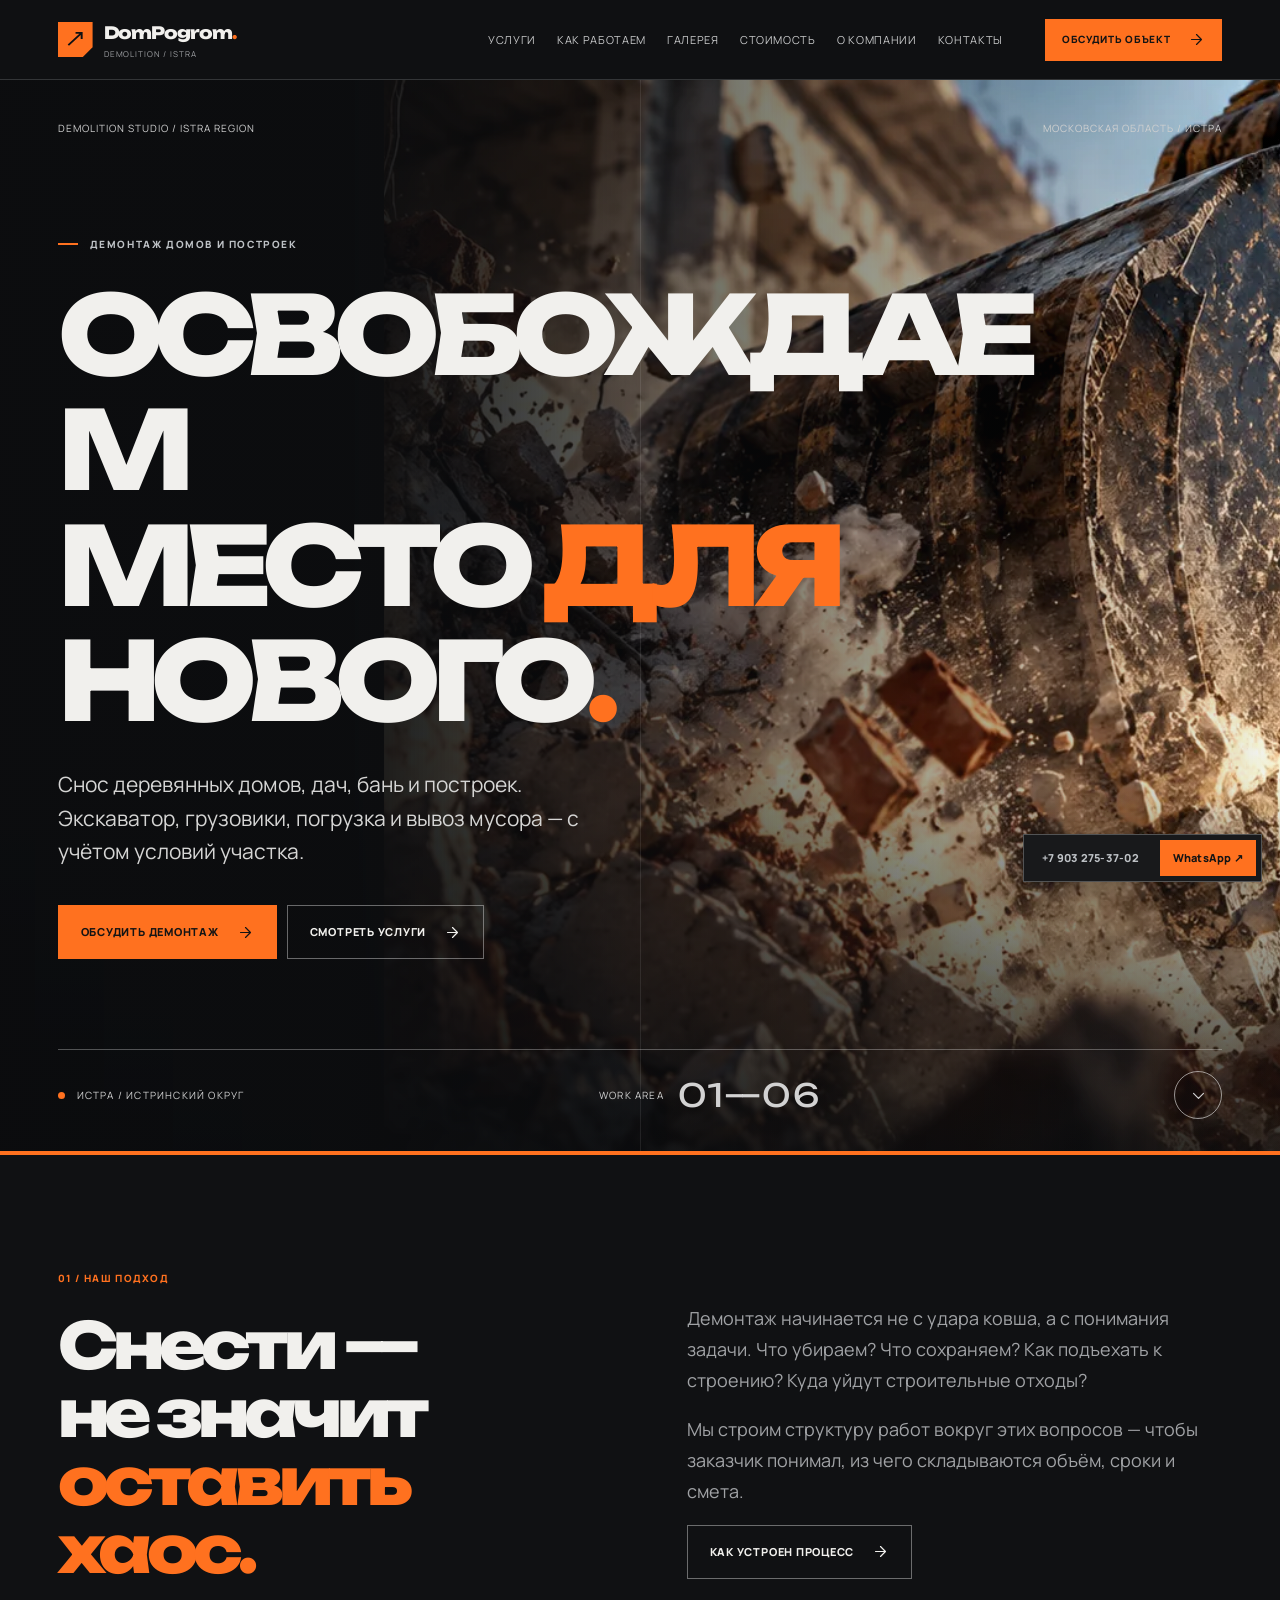
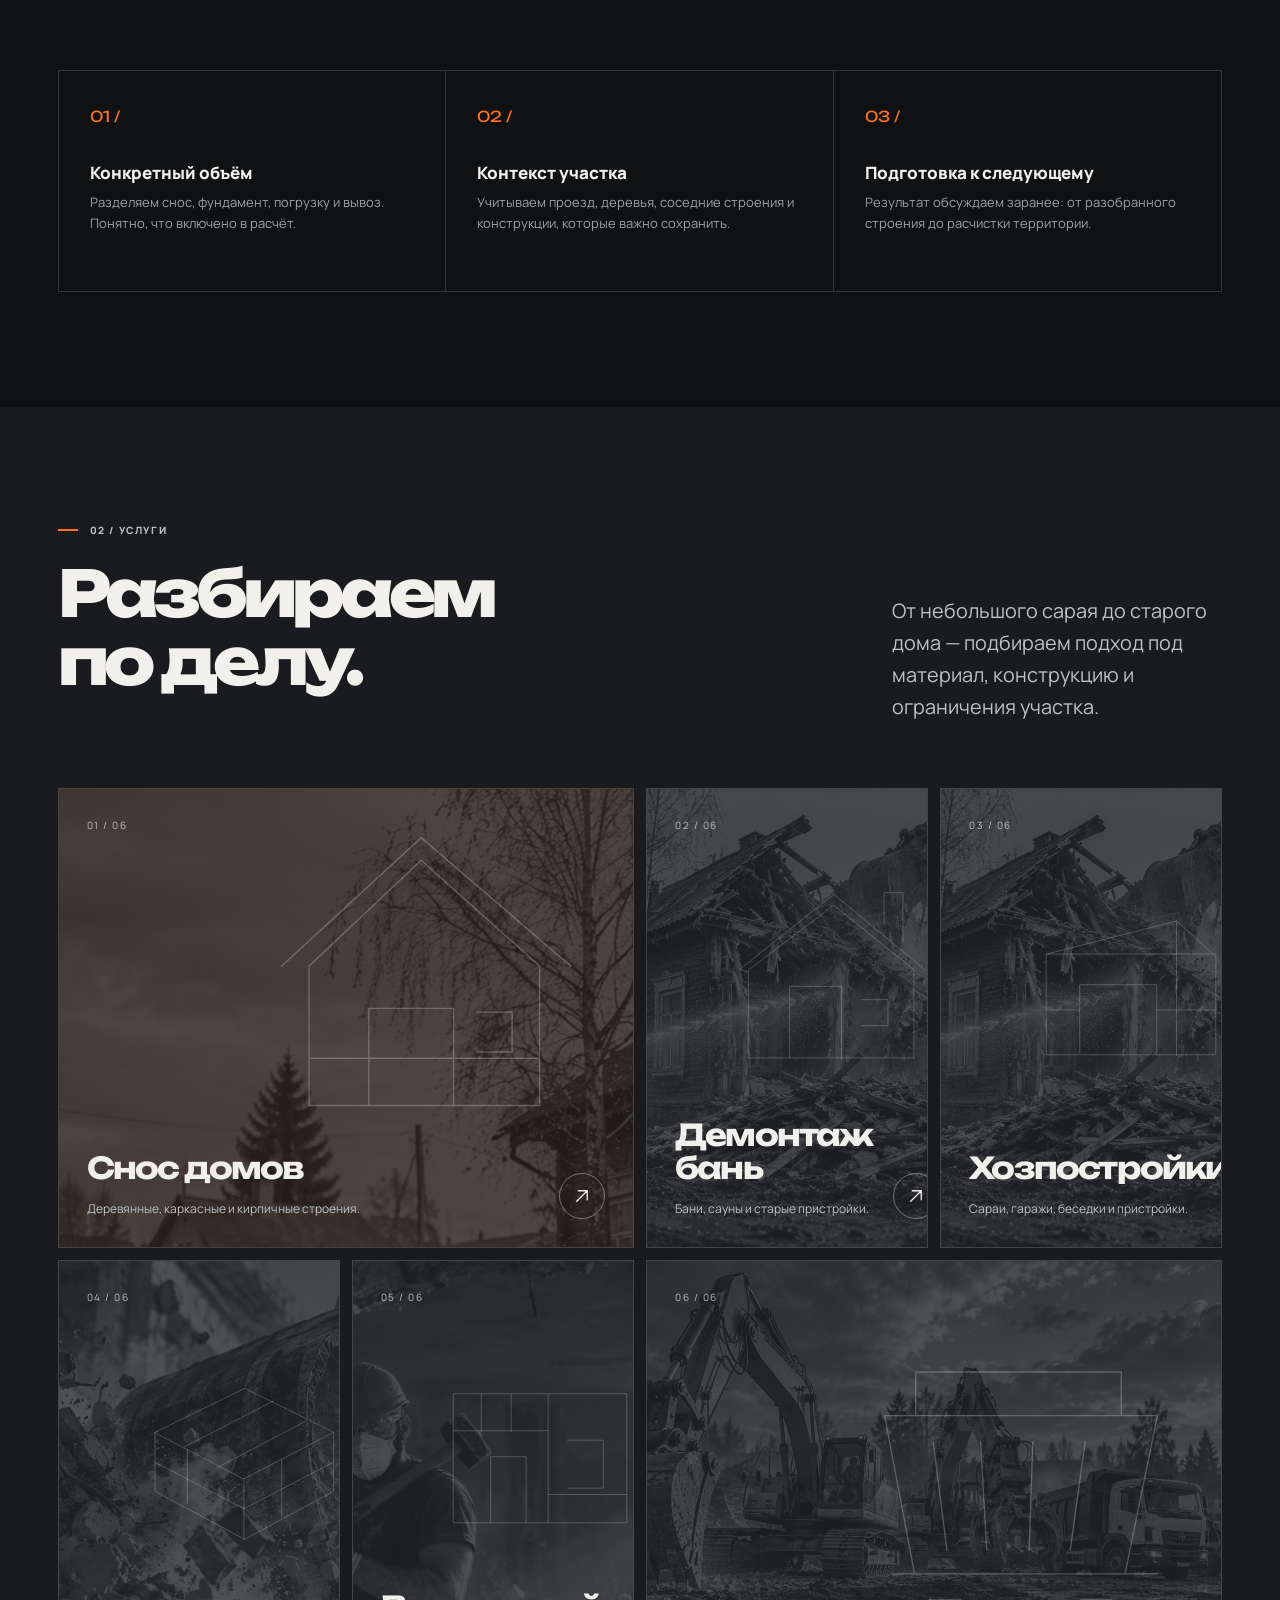
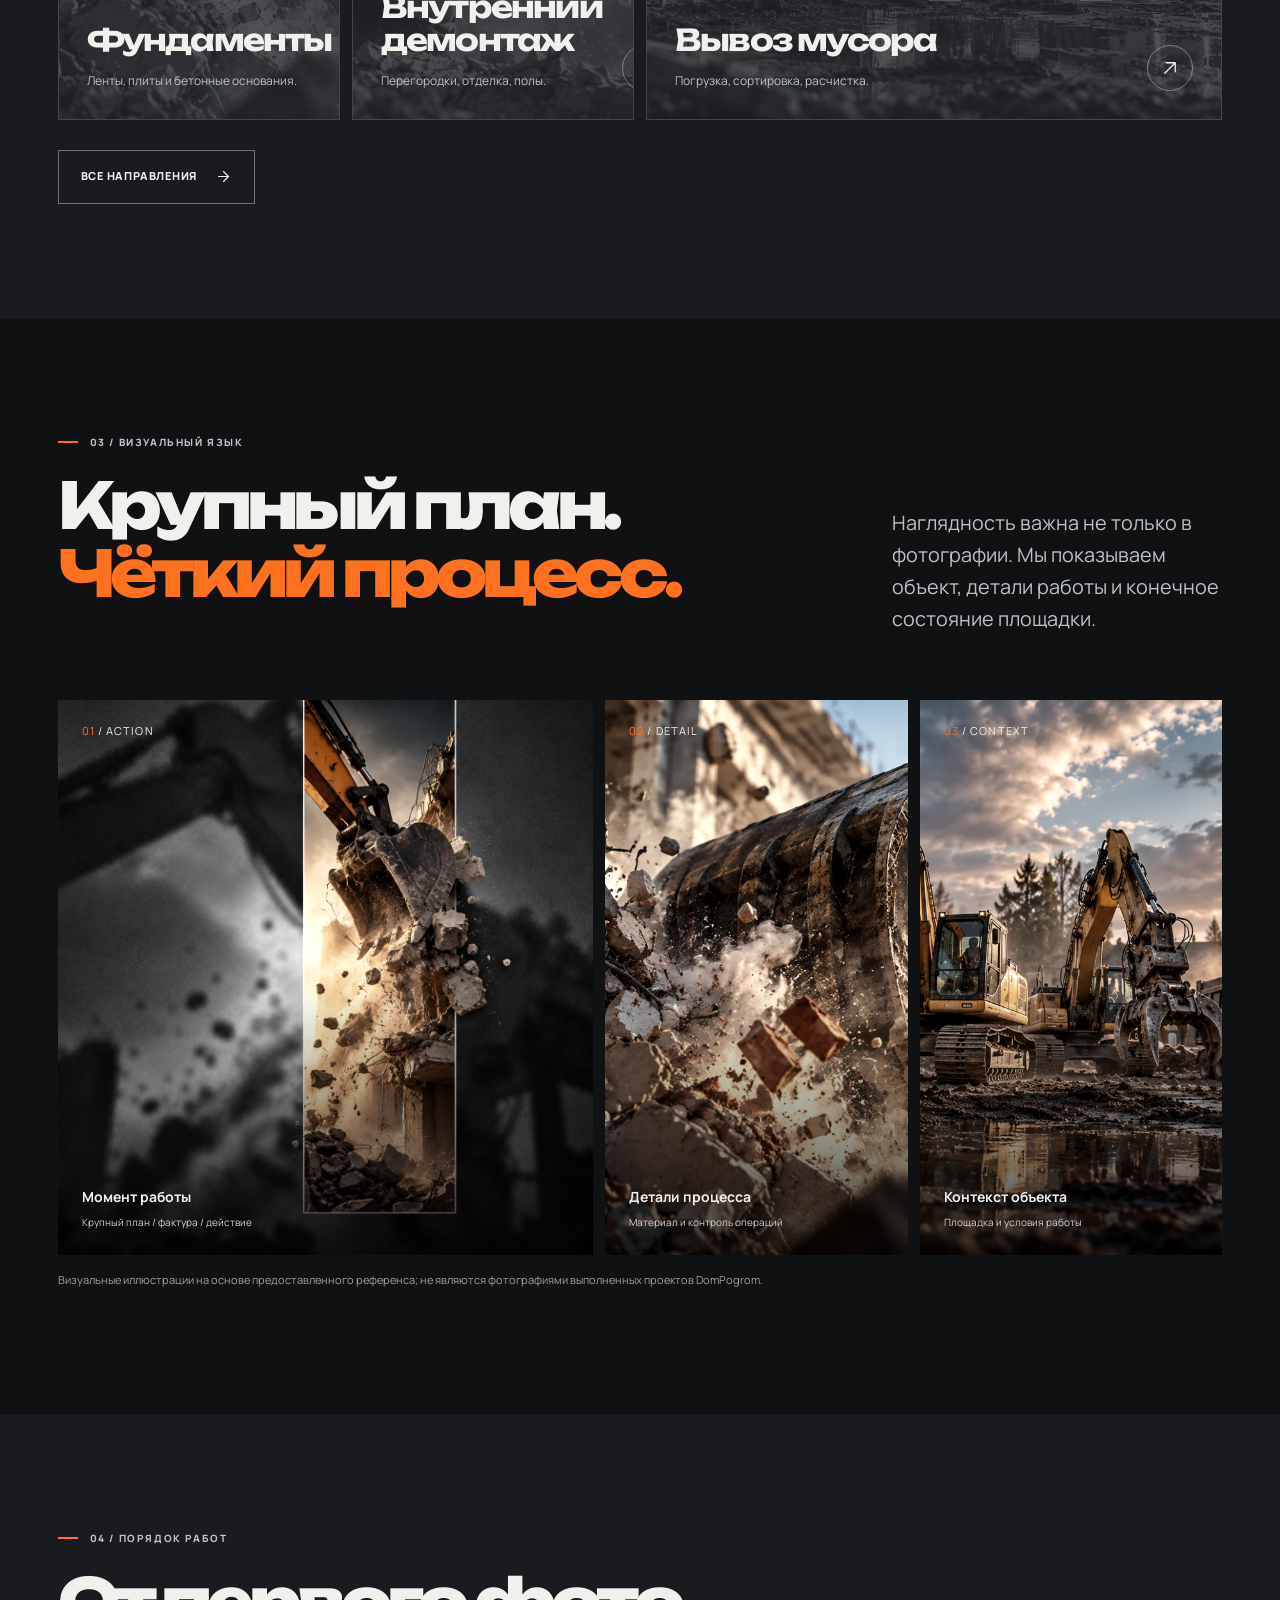
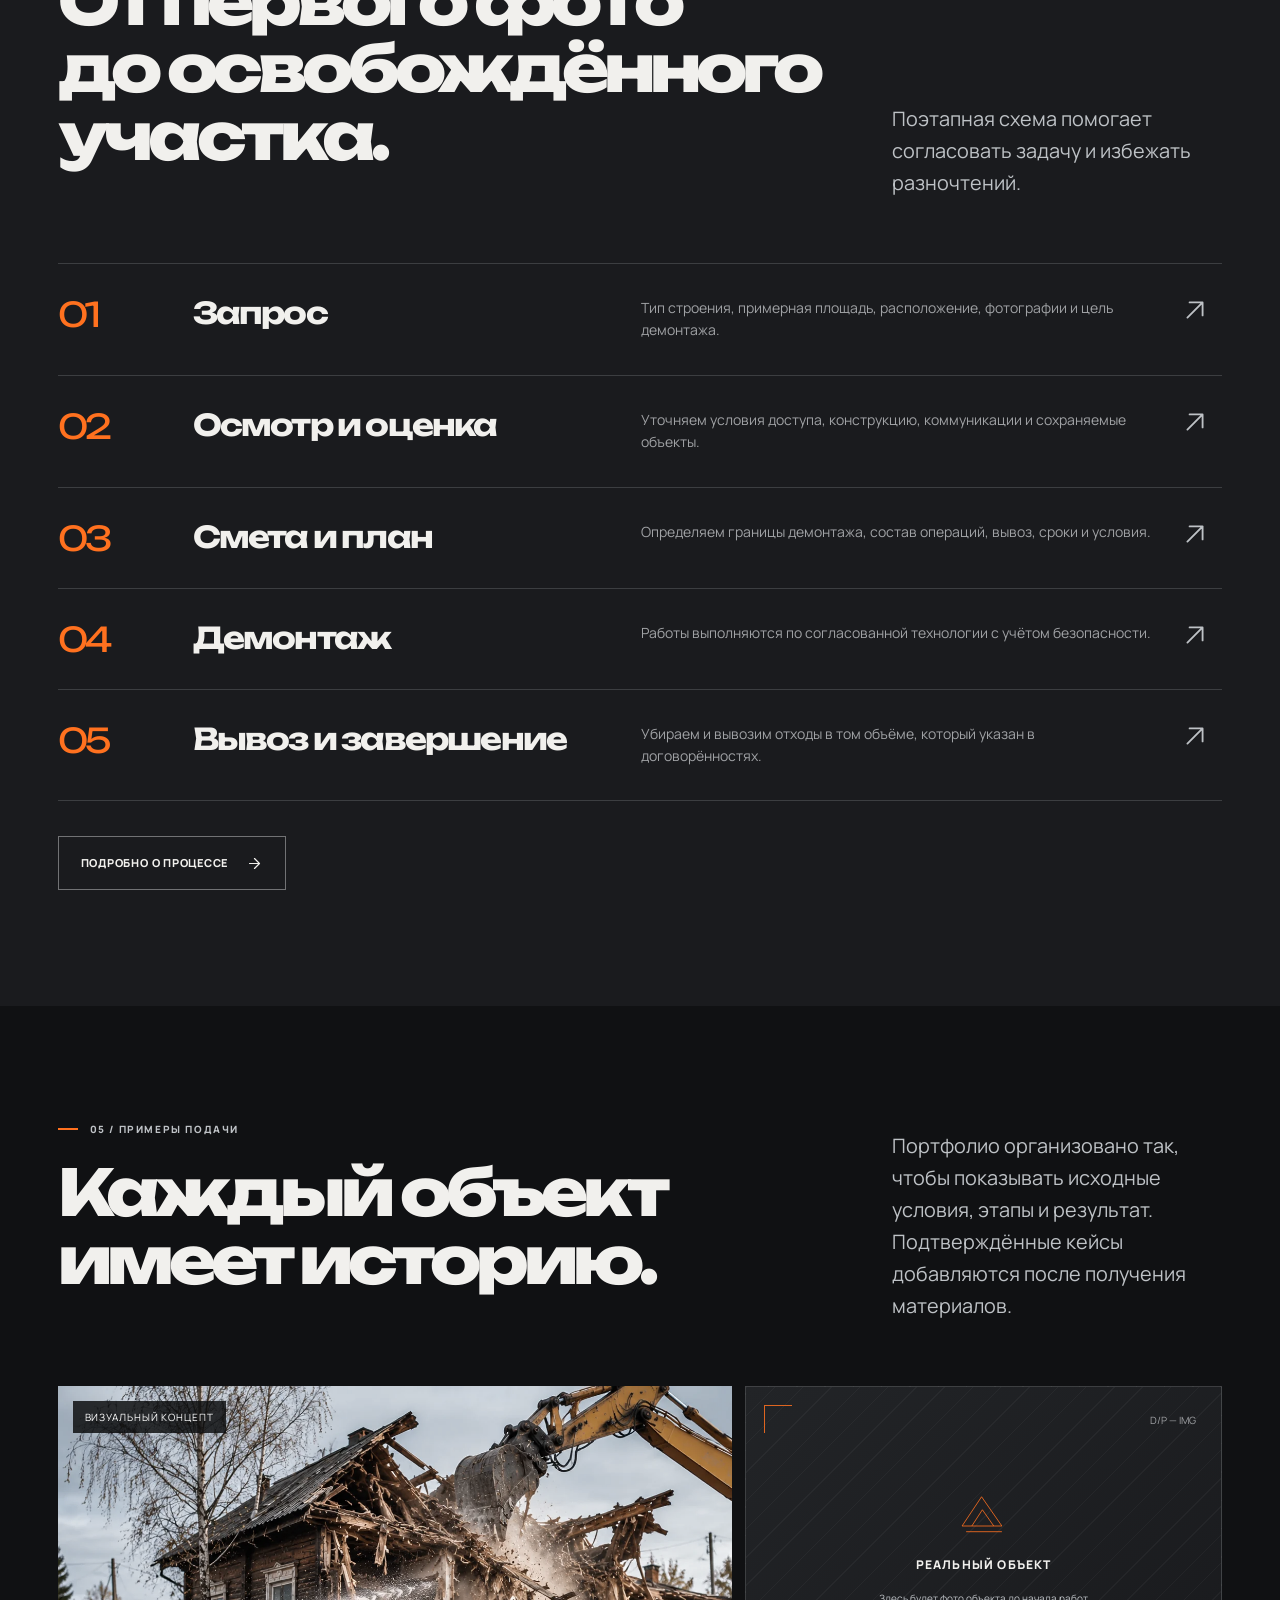
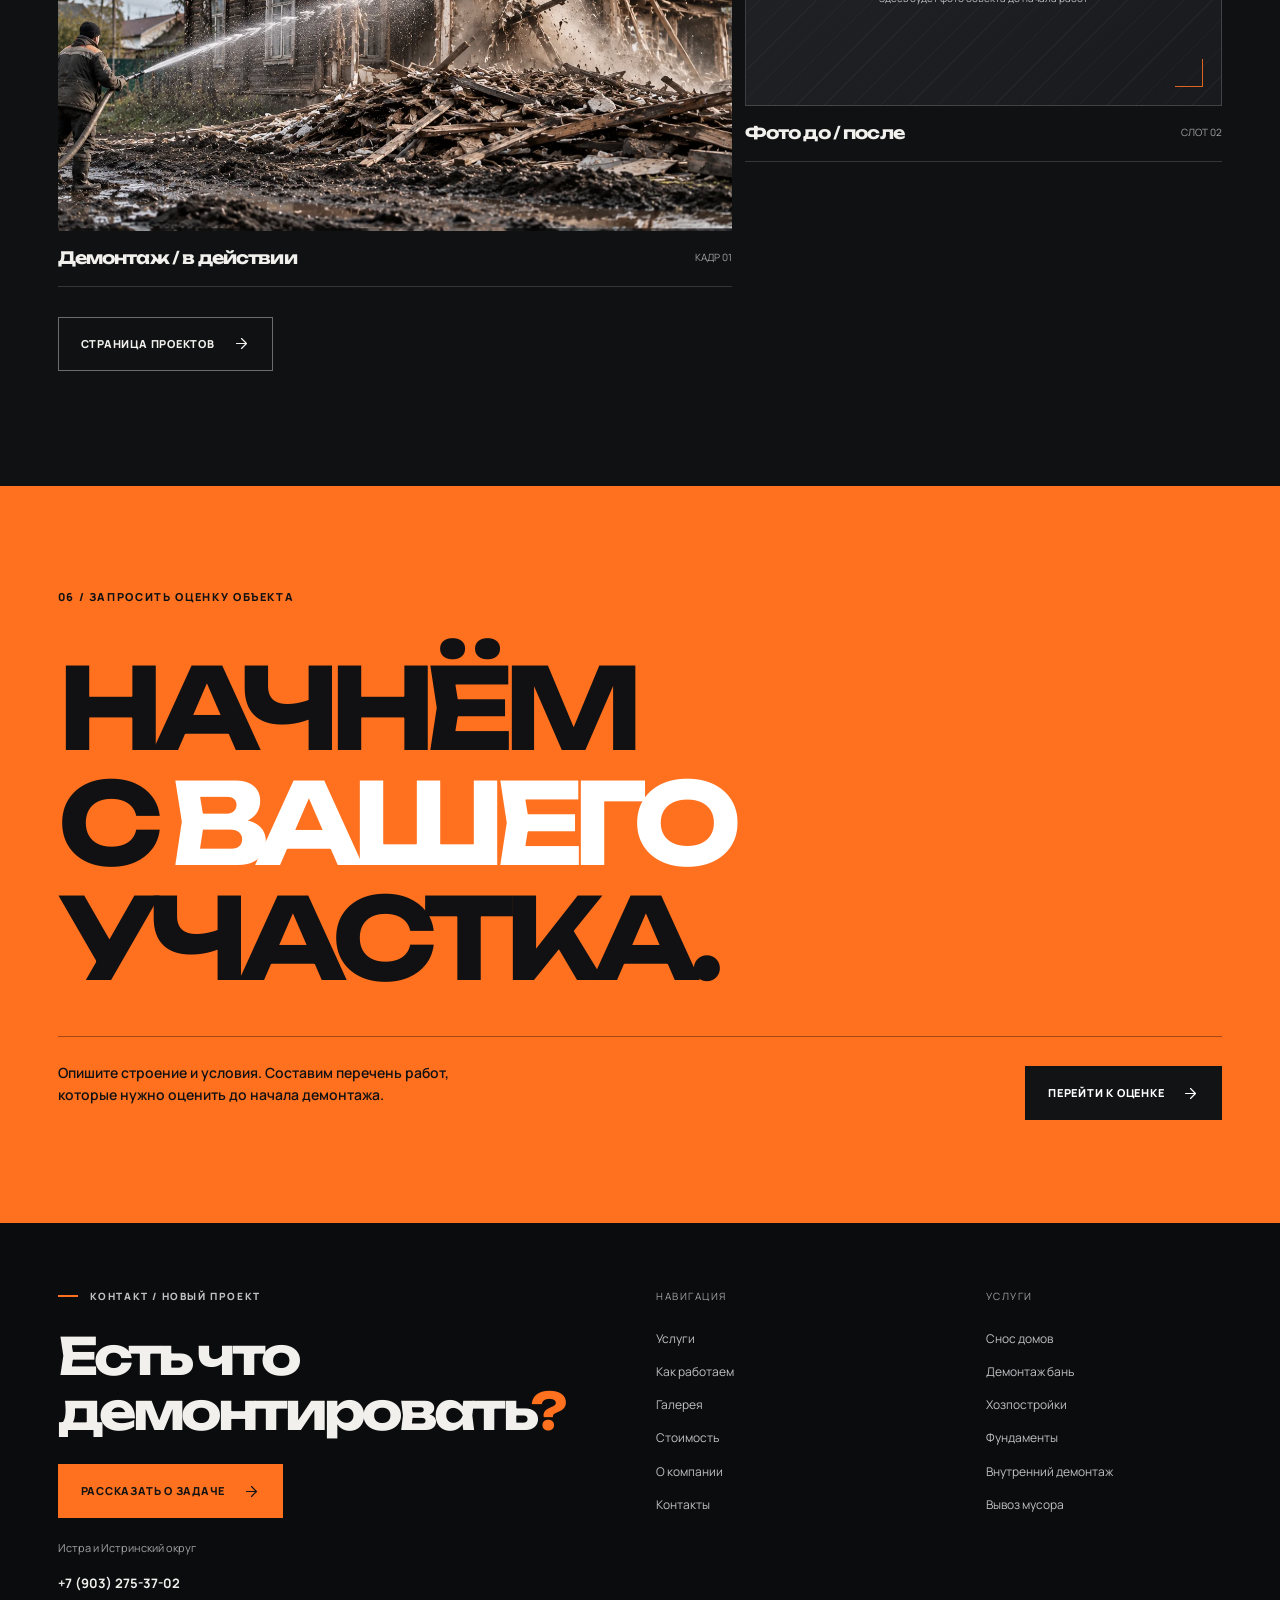
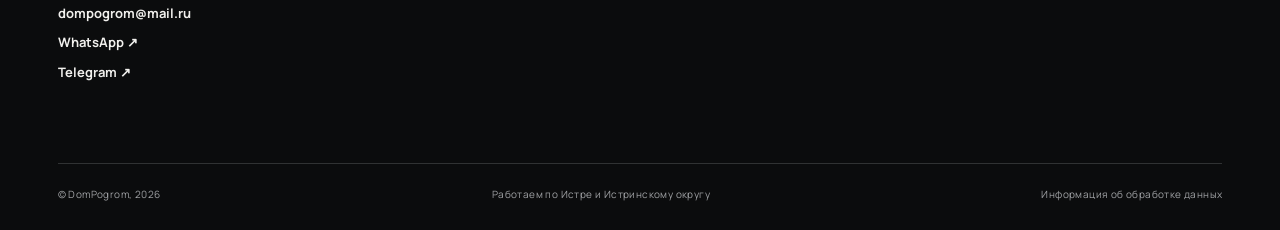
==== index.html @ 70d83cae "Add files via upload" ====
<!doctype html>
<html lang="ru"><head><meta charset="utf-8"><meta name="viewport" content="width=device-width, initial-scale=1"><meta name="theme-color" content="#101113"><meta name="description" content="Снос деревянных домов, дач, бань и хозяйственных построек в Истре и Истринском округе. Экскаватор, погрузка и вывоз строительного мусора. Обсудить объект: +7 903 275-37-02."><meta name="robots" content="index,follow"><title>Снос деревянных домов в Истре — DomPogrom | Демонтаж и вывоз мусора</title><link rel="canonical" href="https://dompogrom.ru/"><meta property="og:type" content="website"><meta property="og:locale" content="ru_RU"><meta property="og:site_name" content="DomPogrom"><meta property="og:title" content="DomPogrom — снос домов и демонтаж в Истре"><meta property="og:description" content="Демонтаж деревянных домов и построек в Истре. Экскаватор, погрузка и вывоз мусора. +7 903 275-37-02"><meta property="og:url" content="https://dompogrom.ru/"><meta property="og:image" content="https://dompogrom.ru/assets/images/og-cover.jpg"><meta name="twitter:card" content="summary_large_image"><link rel="icon" href="assets/images/favicon.svg" type="image/svg+xml"><link rel="preload" href="assets/images/bucket-close.webp" as="image" type="image/webp"><link rel="stylesheet" href="assets/css/style.css"><script src="assets/js/config.js" defer></script><script src="assets/js/main.js" defer></script><script type="application/ld+json">{"@context": "https://schema.org", "@type": "Organization", "name": "DomPogrom", "url": "https://dompogrom.ru/", "telephone": "+79032753702", "email": "dompogrom@mail.ru", "areaServed": {"@type": "AdministrativeArea", "name": "Истра и Истринский городской округ, Московская область"}, "description": "Снос деревянных домов, дач и построек, демонтаж экскаватором и вывоз строительного мусора."}</script></head>
<body class="dp-index">
<a href="#main" style="position:absolute;top:-90px;left:10px;background:#ff711f;color:#111;padding:12px;z-index:999" onfocus="this.style.top='8px'" onblur="this.style.top='-90px'">Перейти к содержимому</a>
<header class="site-header"><div class="wrap head-inner"><a class="brand" href="index.html" aria-label="DomPogrom — главная"><span class="brand-mark"><svg viewBox="0 0 36 36" fill="none" aria-hidden="true"><path d="m6 29 24-22M19 7h11v11" stroke="#111113" stroke-width="3.5"/></svg></span><span><span class="brand-name">DomPogrom<span class="accent">.</span></span><span class="brand-meta">DEMOLITION / ISTRA</span></span></a><nav class="desktop-nav" aria-label="Главная навигация"><a href="services.html" >Услуги</a><a href="process.html" >Как работаем</a><a href="projects.html" >Галерея</a><a href="estimate.html" >Стоимость</a><a href="about.html" >О компании</a><a href="contacts.html" >Контакты</a></nav><a class="btn btn-primary btn-small header-cta" href="estimate.html">Обсудить объект <svg viewBox="0 0 24 24" fill="none" stroke="currentColor" stroke-width="1.7" stroke-linecap="round" stroke-linejoin="round" aria-hidden="true"><path d="M5 12h14m-7-7 7 7-7 7"/></svg></a><button class="menu-toggle" data-menu-toggle aria-label="Открыть меню" aria-expanded="false" aria-controls="mobile-nav"><svg viewBox="0 0 24 24" width="23" height="23" stroke="currentColor" fill="none" stroke-width="2"><path d="M3 7h18M3 13h18M3 19h18"/></svg></button></div></header>
<nav id="mobile-nav" class="mobile-panel" data-mobile-panel aria-label="Мобильная навигация"><a href="services.html" >Услуги</a><a href="process.html" >Как работаем</a><a href="projects.html" >Галерея</a><a href="estimate.html" >Стоимость</a><a href="about.html" >О компании</a><a href="contacts.html" >Контакты</a><a class="btn btn-primary" href="estimate.html">Рассчитать состав работ <svg viewBox="0 0 24 24" fill="none" stroke="currentColor" stroke-width="1.7" stroke-linecap="round" stroke-linejoin="round" aria-hidden="true"><path d="M5 12h14m-7-7 7 7-7 7"/></svg></a></nav>
<main id="main">
<section class="hero"><div class="hero-photo" role="img" aria-label="Крупный план ковша экскаватора в процессе демонтажа — иллюстративное изображение"></div><div class="wrap hero-content"><div class="hero-top"><span>DEMOLITION STUDIO / ISTRA REGION</span><span>МОСКОВСКАЯ ОБЛАСТЬ / ИСТРА</span></div><div class="hero-center"><div class="eyebrow">Демонтаж домов и построек</div><h1 class="headline large" style="margin-top:25px">ОСВОБОЖДАЕМ<br>МЕСТО <em>ДЛЯ</em><br>НОВОГО<span class="accent">.</span></h1><p class="hero-desc">Снос деревянных домов, дач, бань и построек. Экскаватор, грузовики, погрузка и вывоз мусора — с учётом условий участка.</p><div style="display:flex;flex-wrap:wrap;gap:10px"><a class="btn btn-primary" href="estimate.html">Обсудить демонтаж <svg viewBox="0 0 24 24" fill="none" stroke="currentColor" stroke-width="1.7" stroke-linecap="round" stroke-linejoin="round" aria-hidden="true"><path d="M5 12h14m-7-7 7 7-7 7"/></svg></a><a class="btn btn-outline" href="services.html">Смотреть услуги <svg viewBox="0 0 24 24" fill="none" stroke="currentColor" stroke-width="1.7" stroke-linecap="round" stroke-linejoin="round" aria-hidden="true"><path d="M5 12h14m-7-7 7 7-7 7"/></svg></a></div></div><div class="hero-bottom"><div class="hero-locator"><span class="dot"></span>ИСТРА / ИСТРИНСКИЙ ОКРУГ</div><div class="hero-plate"><span>WORK AREA</span><span class="hero-number">01—06</span></div><a href="#approach" class="hero-arrow" aria-label="Прокрутить к следующему разделу"><svg viewBox="0 0 24 24" fill="none" stroke="currentColor" stroke-width="1.7" stroke-linecap="round" stroke-linejoin="round" aria-hidden="true"><path d="m5 9 7 7 7-7"/></svg></a></div></div></section><div class="orange-rule"></div>
<section id="approach" class="section wrap"><div class="intro-editorial"><div data-reveal><div class="overline">01 / Наш подход</div><h2 class="headline medium">Снести —<br>не значит<br><span class="accent">оставить хаос.</span></h2></div><div data-reveal><p class="body-copy">Демонтаж начинается не с удара ковша, а с понимания задачи. Что убираем? Что сохраняем? Как подъехать к строению? Куда уйдут строительные отходы?</p><p class="body-copy">Мы строим структуру работ вокруг этих вопросов — чтобы заказчик понимал, из чего складываются объём, сроки и смета.</p><a class="btn btn-outline" href="process.html">Как устроен процесс <svg viewBox="0 0 24 24" fill="none" stroke="currentColor" stroke-width="1.7" stroke-linecap="round" stroke-linejoin="round" aria-hidden="true"><path d="M5 12h14m-7-7 7 7-7 7"/></svg></a></div></div><div class="value-grid"><article class="value-item" data-reveal><div class="value-num">01 /</div><h3>Конкретный объём</h3><p>Разделяем снос, фундамент, погрузку и вывоз. Понятно, что включено в расчёт.</p></article><article class="value-item" data-reveal><div class="value-num">02 /</div><h3>Контекст участка</h3><p>Учитываем проезд, деревья, соседние строения и конструкции, которые важно сохранить.</p></article><article class="value-item" data-reveal><div class="value-num">03 /</div><h3>Подготовка к следующему</h3><p>Результат обсуждаем заранее: от разобранного строения до расчистки территории.</p></article></div></section>
<section class="section alt-bg"><div class="wrap"><div class="split-head" data-reveal><div><div class="eyebrow">02 / Услуги</div><h2 class="headline medium" style="margin-top:22px">Разбираем<br>по делу.</h2></div><div><p class="lead">От небольшого сарая до старого дома — подбираем подход под материал, конструкцию и ограничения участка.</p></div></div><div class="service-grid"><a href="houses.html" class="service-card featured" aria-label="Подробнее: Снос домов"><span class="num">01 / 06</span><div class="svc-art"><svg class="" xmlns="http://www.w3.org/2000/svg" viewBox="0 0 260 250" aria-hidden="true" stroke-linecap="square" stroke-linejoin="miter"><path d="M30 110 120 25 215 110v112H30z M8 110 120 7 240 110 M78 222v-78h68v78 M165 147h28v32h-28 M30 184h185"/></svg></div><div class="card-bottom"><div><h3>Снос домов</h3><p>Деревянные, каркасные и кирпичные строения.</p></div><span class="round-icon"><svg viewBox="0 0 24 24" fill="none" stroke="currentColor" stroke-width="1.7" stroke-linecap="round" stroke-linejoin="round" aria-hidden="true"><path d="M5 19 19 5M7 5h12v12"/></svg></span></div></a><a href="baths.html" class="service-card " aria-label="Подробнее: Демонтаж бань"><span class="num">02 / 06</span><div class="svc-art"><svg class="" xmlns="http://www.w3.org/2000/svg" viewBox="0 0 260 250" aria-hidden="true" stroke-linecap="square" stroke-linejoin="miter"><path d="M20 106 128 24 230 106v112H20z M8 106 128 10 244 106 M72 218v-91h66v91 M163 144h34v33h-34 M192 47V8h24v62"/></svg></div><div class="card-bottom"><div><h3>Демонтаж бань</h3><p>Бани, сауны и старые пристройки.</p></div><span class="round-icon"><svg viewBox="0 0 24 24" fill="none" stroke="currentColor" stroke-width="1.7" stroke-linecap="round" stroke-linejoin="round" aria-hidden="true"><path d="M5 19 19 5M7 5h12v12"/></svg></span></div></a><a href="outbuildings.html" class="service-card " aria-label="Подробнее: Хозпостройки"><span class="num">03 / 06</span><div class="svc-art"><svg class="" xmlns="http://www.w3.org/2000/svg" viewBox="0 0 260 250" aria-hidden="true" stroke-linecap="square" stroke-linejoin="miter"><path d="m25 86 165-42 50 45v125H25z M25 86h215 M67 212v-87h98v87 M25 157h42 M165 157h75 M190 44v171"/></svg></div><div class="card-bottom"><div><h3>Хозпостройки</h3><p>Сараи, гаражи, беседки и пристройки.</p></div><span class="round-icon"><svg viewBox="0 0 24 24" fill="none" stroke="currentColor" stroke-width="1.7" stroke-linecap="round" stroke-linejoin="round" aria-hidden="true"><path d="M5 19 19 5M7 5h12v12"/></svg></span></div></a><a href="foundations.html" class="service-card " aria-label="Подробнее: Фундаменты"><span class="num">04 / 06</span><div class="svc-art"><svg class="" xmlns="http://www.w3.org/2000/svg" viewBox="0 0 260 250" aria-hidden="true" stroke-linecap="square" stroke-linejoin="miter"><path d="m14 94 114-56 113 56-114 59z m0 0v75l114 61 113-61V94 M127 153v77 M14 132l113 59 114-59 M52 112l113-58 M93 139l112-59 M55 187v-71 M175 203v-74"/></svg></div><div class="card-bottom"><div><h3>Фундаменты</h3><p>Ленты, плиты и бетонные основания.</p></div><span class="round-icon"><svg viewBox="0 0 24 24" fill="none" stroke="currentColor" stroke-width="1.7" stroke-linecap="round" stroke-linejoin="round" aria-hidden="true"><path d="M5 19 19 5M7 5h12v12"/></svg></span></div></a><a href="interiors.html" class="service-card " aria-label="Подробнее: Внутренний демонтаж"><span class="num">05 / 06</span><div class="svc-art"><svg class="" xmlns="http://www.w3.org/2000/svg" viewBox="0 0 260 250" aria-hidden="true" stroke-linecap="square" stroke-linejoin="miter"><path d="M20 45h120v164H20z M140 45h100v164H140 M67 209v-84h45v84 M20 92h120 M165 104h45v61h-45 M55 45v48 M93 45v48 M140 173h100"/></svg></div><div class="card-bottom"><div><h3>Внутренний демонтаж</h3><p>Перегородки, отделка, полы.</p></div><span class="round-icon"><svg viewBox="0 0 24 24" fill="none" stroke="currentColor" stroke-width="1.7" stroke-linecap="round" stroke-linejoin="round" aria-hidden="true"><path d="M5 19 19 5M7 5h12v12"/></svg></span></div></a><a href="waste.html" class="service-card " aria-label="Подробнее: Вывоз мусора"><span class="num">06 / 06</span><div class="svc-art"><svg class="" xmlns="http://www.w3.org/2000/svg" viewBox="0 0 260 250" aria-hidden="true" stroke-linecap="square" stroke-linejoin="miter"><path d="M20 92h219l-26 127H44z M45 92V57h165v35 M59 113l11 87 M97 113l5 87 M139 113l-3 87 M181 113l-12 87 M26 219h213 M56 240h25 M177 240h25"/></svg></div><div class="card-bottom"><div><h3>Вывоз мусора</h3><p>Погрузка, сортировка, расчистка.</p></div><span class="round-icon"><svg viewBox="0 0 24 24" fill="none" stroke="currentColor" stroke-width="1.7" stroke-linecap="round" stroke-linejoin="round" aria-hidden="true"><path d="M5 19 19 5M7 5h12v12"/></svg></span></div></a></div><div style="margin-top:30px"><a class="btn btn-outline" href="services.html">Все направления <svg viewBox="0 0 24 24" fill="none" stroke="currentColor" stroke-width="1.7" stroke-linecap="round" stroke-linejoin="round" aria-hidden="true"><path d="M5 12h14m-7-7 7 7-7 7"/></svg></a></div></div></section>
<section class="section wrap"><div class="split-head" data-reveal><div><div class="eyebrow">03 / Визуальный язык</div><h2 class="headline medium" style="margin-top:22px">Крупный план.<br><span class="accent">Чёткий процесс.</span></h2></div><div><p class="lead">Наглядность важна не только в фотографии. Мы показываем объект, детали работы и конечное состояние площадки.</p></div></div><div class="media-grid"><div class="media-card tall" data-reveal><img loading="eager" src="assets/images/vertical-frame.webp" alt="Вертикальная композиция с ковшом экскаватора — иллюстрация"><span class="media-top-index"><span>01</span> / ACTION</span><div class="media-copy"><strong>Момент работы</strong><small>Крупный план / фактура / действие</small></div></div><div class="media-card tall" data-reveal><img loading="eager" src="assets/images/bucket-close.webp" alt="Ковш экскаватора крупным планом — иллюстрация"><span class="media-top-index"><span>02</span> / DETAIL</span><div class="media-copy"><strong>Детали процесса</strong><small>Материал и контроль операций</small></div></div><div class="media-card tall" data-reveal><img loading="eager" src="assets/images/fleet-sunset.webp" alt="Техника для демонтажа и вывоза строительного мусора — иллюстрация"><span class="media-top-index"><span>03</span> / CONTEXT</span><div class="media-copy"><strong>Контекст объекта</strong><small>Площадка и условия работы</small></div></div></div><p class="disclaimer">Визуальные иллюстрации на основе предоставленного референса; не являются фотографиями выполненных проектов DomPogrom.</p></section>
<section class="section alt-bg"><div class="wrap"><div class="split-head" data-reveal><div><div class="eyebrow">04 / Порядок работ</div><h2 class="headline medium" style="margin-top:22px">От первого фото<br>до освобождённого участка.</h2></div><div><p class="lead">Поэтапная схема помогает согласовать задачу и избежать разночтений.</p></div></div><div class="steps"><div class="step" data-reveal><span class="step-num">01</span><h3>Запрос</h3><p>Тип строения, примерная площадь, расположение, фотографии и цель демонтажа.</p><span class="step-mark"><svg viewBox="0 0 24 24" fill="none" stroke="currentColor" stroke-width="1.7" stroke-linecap="round" stroke-linejoin="round" aria-hidden="true"><path d="M5 19 19 5M7 5h12v12"/></svg></span></div><div class="step" data-reveal><span class="step-num">02</span><h3>Осмотр и оценка</h3><p>Уточняем условия доступа, конструкцию, коммуникации и сохраняемые объекты.</p><span class="step-mark"><svg viewBox="0 0 24 24" fill="none" stroke="currentColor" stroke-width="1.7" stroke-linecap="round" stroke-linejoin="round" aria-hidden="true"><path d="M5 19 19 5M7 5h12v12"/></svg></span></div><div class="step" data-reveal><span class="step-num">03</span><h3>Смета и план</h3><p>Определяем границы демонтажа, состав операций, вывоз, сроки и условия.</p><span class="step-mark"><svg viewBox="0 0 24 24" fill="none" stroke="currentColor" stroke-width="1.7" stroke-linecap="round" stroke-linejoin="round" aria-hidden="true"><path d="M5 19 19 5M7 5h12v12"/></svg></span></div><div class="step" data-reveal><span class="step-num">04</span><h3>Демонтаж</h3><p>Работы выполняются по согласованной технологии с учётом безопасности.</p><span class="step-mark"><svg viewBox="0 0 24 24" fill="none" stroke="currentColor" stroke-width="1.7" stroke-linecap="round" stroke-linejoin="round" aria-hidden="true"><path d="M5 19 19 5M7 5h12v12"/></svg></span></div><div class="step" data-reveal><span class="step-num">05</span><h3>Вывоз и завершение</h3><p>Убираем и вывозим отходы в том объёме, который указан в договорённостях.</p><span class="step-mark"><svg viewBox="0 0 24 24" fill="none" stroke="currentColor" stroke-width="1.7" stroke-linecap="round" stroke-linejoin="round" aria-hidden="true"><path d="M5 19 19 5M7 5h12v12"/></svg></span></div></div><div style="margin-top:35px"><a class="btn btn-outline" href="process.html">Подробно о процессе <svg viewBox="0 0 24 24" fill="none" stroke="currentColor" stroke-width="1.7" stroke-linecap="round" stroke-linejoin="round" aria-hidden="true"><path d="M5 12h14m-7-7 7 7-7 7"/></svg></a></div></div></section>
<section class="section wrap"><div class="split-head" data-reveal><div><div class="eyebrow">05 / Примеры подачи</div><h2 class="headline medium" style="margin-top:22px">Каждый объект<br>имеет историю.</h2></div><div><p class="lead">Портфолио организовано так, чтобы показывать исходные условия, этапы и результат. Подтверждённые кейсы добавляются после получения материалов.</p></div></div><div class="project-grid"><article class="project-card" data-reveal><div class="project-media"><img loading="lazy" src="assets/images/wood-house.webp" alt="Экскаватор разбирает старый деревянный дом — иллюстративный кадр"><span class="project-sticker">Визуальный концепт</span></div><div class="project-meta"><h3>Демонтаж / в действии</h3><span>Кадр 01</span></div></article><article class="project-card" data-reveal><div class="project-media"><div class="image-slot "><div class="slot-center"><svg viewBox="0 0 64 64" aria-hidden="true"><path d="M5 48 29 12l25 36H5zM17 48l13-20 14 20M10 55h44"/></svg><b>Реальный объект</b><small>Здесь будет фото объекта до начала работ</small></div><span class="slot-corner">D/P — IMG</span></div></div><div class="project-meta"><h3>Фото до / после</h3><span>Слот 02</span></div></article></div><div style="margin-top:30px"><a class="btn btn-outline" href="projects.html">Страница проектов <svg viewBox="0 0 24 24" fill="none" stroke="currentColor" stroke-width="1.7" stroke-linecap="round" stroke-linejoin="round" aria-hidden="true"><path d="M5 12h14m-7-7 7 7-7 7"/></svg></a></div></section>
<section class="statement"><div class="wrap"><div class="statement-overline">06 / Запросить оценку объекта</div><h2>НАЧНЁМ<br>С <span style="color:#fff">ВАШЕГО</span><br>УЧАСТКА.</h2><div class="statement-bottom"><p>Опишите строение и условия. Составим перечень работ, которые нужно оценить до начала демонтажа.</p><a class="btn btn-primary" href="estimate.html">Перейти к оценке <svg viewBox="0 0 24 24" fill="none" stroke="currentColor" stroke-width="1.7" stroke-linecap="round" stroke-linejoin="round" aria-hidden="true"><path d="M5 12h14m-7-7 7 7-7 7"/></svg></a></div></div></section></main>
<footer class="footer"><div class="wrap"><div class="footer-layout"><div><div class="eyebrow">Контакт / новый проект</div><h2 class="footer-title">Есть что<br>демонтировать<span class="accent">?</span></h2><a class="btn btn-primary" href="contacts.html">Рассказать о задаче <svg viewBox="0 0 24 24" fill="none" stroke="currentColor" stroke-width="1.7" stroke-linecap="round" stroke-linejoin="round" aria-hidden="true"><path d="M5 12h14m-7-7 7 7-7 7"/></svg></a><p class="fine" style="margin-top:22px">Истра и Истринский округ</p><div class="footer-contacts"><a href="tel:+79032753702">+7 (903) 275-37-02</a><a href="mailto:dompogrom@mail.ru">dompogrom@mail.ru</a><a href="https://wa.me/79032753702" target="_blank" rel="noopener noreferrer">WhatsApp ↗</a><a href="https://t.me/+79032753702" target="_blank" rel="noopener noreferrer">Telegram ↗</a></div></div><div><div class="footer-label">Навигация</div><nav class="foot-menu" aria-label="Навигация в подвале"><a href="services.html">Услуги</a><a href="process.html">Как работаем</a><a href="projects.html">Галерея</a><a href="estimate.html">Стоимость</a><a href="about.html">О компании</a><a href="contacts.html">Контакты</a></nav></div><div><div class="footer-label">Услуги</div><nav class="foot-menu" aria-label="Список услуг"><a href="houses.html">Снос домов</a><a href="baths.html">Демонтаж бань</a><a href="outbuildings.html">Хозпостройки</a><a href="foundations.html">Фундаменты</a><a href="interiors.html">Внутренний демонтаж</a><a href="waste.html">Вывоз мусора</a></nav></div></div><div class="foot-bottom"><span>© DomPogrom, 2026</span><span>Работаем по Истре и Истринскому округу</span><a href="privacy.html">Информация об обработке данных</a></div></div></footer><div class="quick-contact" aria-label="Быстрая связь"><a class="quick-phone" href="tel:+79032753702" aria-label="Позвонить в DomPogrom">+7 903 275-37-02</a><a class="quick-wa" href="https://wa.me/79032753702" target="_blank" rel="noopener noreferrer" aria-label="Написать в WhatsApp">WhatsApp ↗</a></div>
<dialog data-copy-modal style="max-width:min(90vw,700px);width:100%;background:#1c1e20;border:1px solid #ff711f;color:#fff;padding:28px"><h3 style="margin-bottom:12px">Текст заявки</h3><p class="muted" style="font-size:12px">Выделите и скопируйте текст вручную (Ctrl+C).</p><textarea data-copy-output readonly style="width:100%;min-height:220px;background:#101113;color:#fff;border:1px solid #555;padding:14px"></textarea><button class="btn btn-primary" data-modal-close style="margin-top:16px">Закрыть</button></dialog>
</body></html>
---- assets/css/style.css ----
/* DomPogrom / Editorial demolition system v1.0 */
@import url('https://fonts.googleapis.com/css2?family=Manrope:wght@400;500;600;700;800&family=Unbounded:wght@500;600;700;800;900&display=swap');
:root{--bg:#101113;--paper:#161719;--surface:#1c1d20;--surface2:#242629;--ink:#f1f0ed;--muted:#a0a2a5;--metal:#bec2c6;--accent:#ff711f;--accent2:#ff9359;--line:rgba(215,218,221,.18);--content:1440px;--pad:clamp(22px,4.5vw,84px);--radius:2px;--display:'Unbounded','Arial Black',sans-serif;--text:'Manrope',Arial,sans-serif}
*,*::before,*::after{box-sizing:border-box}html{scroll-behavior:smooth;scroll-padding-top:90px}body{margin:0;color:var(--ink);background:var(--bg);font-family:var(--text);font-size:15px;line-height:1.6;-webkit-font-smoothing:antialiased}body.nav-open,body.modal-open{overflow:hidden}::selection{background:var(--accent);color:#101113}a{color:inherit;text-decoration:none}button,input,select,textarea{font:inherit}button{cursor:pointer}img{max-width:100%;display:block}svg{display:block}button:focus-visible,a:focus-visible,input:focus-visible,select:focus-visible,textarea:focus-visible{outline:2px solid var(--accent);outline-offset:4px}h1,h2,h3,h4,p{margin-top:0}h1,h2,h3{line-height:1.08}ul{padding-left:1.15rem}.wrap{max-width:var(--content);padding-inline:var(--pad);margin-inline:auto}.eyebrow{display:flex;align-items:center;gap:12px;font-size:10px;font-weight:800;letter-spacing:.16em;text-transform:uppercase;color:var(--metal)}.eyebrow::before{content:"";display:block;width:20px;height:2px;background:var(--accent)}.accent{color:var(--accent)}.muted{color:var(--muted)}.section{padding-block:clamp(75px,9vw,156px)}.section-tight{padding-block:clamp(55px,6vw,95px)}.section-border{border-top:1px solid var(--line)}.headline{font-family:var(--display);font-size:clamp(36px,6.25vw,94px);letter-spacing:-.078em;font-weight:800;line-height:1.06;margin-bottom:28px;overflow-wrap:break-word}.headline.large{font-size:clamp(52px,8.5vw,132px);letter-spacing:-.085em}.headline.medium{font-size:clamp(32px,5vw,72px)}.headline.small{font-size:clamp(30px,3.5vw,53px)}.lead{max-width:610px;font-size:clamp(16px,1.55vw,20px);line-height:1.62;color:var(--metal)}.body-copy{max-width:660px;color:var(--muted)}.fine{font-size:11px;color:var(--muted);line-height:1.5}.line{height:1px;background:var(--line)}.index{font-weight:700;font-size:11px;letter-spacing:.08em;color:var(--accent)}.tag{display:inline-flex;align-items:center;gap:9px;font-size:10px;letter-spacing:.11em;text-transform:uppercase;color:var(--metal)}.tag b{font-size:10px;color:var(--accent)}
/* Header */
.site-header{height:80px;position:sticky;top:0;z-index:100;background:rgba(16,17,19,.91);backdrop-filter:blur(20px);border-bottom:1px solid var(--line)}.head-inner{height:100%;display:flex;align-items:center;gap:34px}.brand{display:flex;align-items:center;gap:11px;flex-shrink:0}.brand-mark{width:35px;height:35px;background:var(--accent);display:grid;place-items:center;clip-path:polygon(0 0,100% 0,100% 72%,72% 100%,0 100%)}.brand-mark svg{width:20px;height:20px}.brand-name{font-family:var(--display);font-size:17px;font-weight:800;letter-spacing:-.065em}.brand-meta{font-size:8px;letter-spacing:.12em;color:var(--muted);text-transform:uppercase;display:block;margin-top:2px}.desktop-nav{display:flex;align-items:center;gap:clamp(16px,1.65vw,28px);margin-left:auto}.desktop-nav a{font-size:11px;text-transform:uppercase;letter-spacing:.06em;color:#c7c8c9;transition:color .2s}.desktop-nav a:hover,.desktop-nav a[aria-current=page]{color:var(--accent)}.header-cta{margin-left:8px}.menu-toggle{display:none;background:none;border:1px solid var(--line);color:var(--ink);width:44px;height:44px;align-items:center;justify-content:center}.mobile-panel{display:none}
/* Buttons */
.btn{display:inline-flex;justify-content:center;align-items:center;gap:18px;min-height:54px;padding:14px 22px;font-size:11px;font-weight:800;letter-spacing:.07em;text-transform:uppercase;line-height:1.3;border:1px solid transparent;transition:transform .25s,background .25s,color .25s,border-color .25s}.btn:hover{transform:translateY(-2px)}.btn svg{width:17px;height:17px;flex-shrink:0}.btn-primary{background:var(--accent);color:#141414}.btn-primary:hover{background:#ff995e}.btn-outline{border-color:rgba(255,255,255,.38);color:var(--ink);background:transparent}.btn-outline:hover{border-color:var(--accent);color:var(--accent)}.btn-quiet{border-color:var(--line);background:var(--surface);color:var(--ink)}.btn-small{min-height:42px;padding:10px 16px;font-size:10px}.text-link{display:inline-flex;gap:20px;align-items:center;color:var(--ink);font-size:11px;letter-spacing:.1em;font-weight:800;text-transform:uppercase;border-bottom:1px solid var(--metal);padding-bottom:10px}.text-link:hover{color:var(--accent);border-color:var(--accent)}
/* Hero */
.hero{position:relative;min-height:min(800px,calc(100svh - 80px));display:flex;align-items:stretch;overflow:hidden;background:#1c1e1f}.hero-photo{position:absolute;inset:0 0 0 30%;background:url('../images/demolition-editorial.webp') center 47%/cover no-repeat;filter:saturate(.83) contrast(1.12)}.hero::before{content:"";position:absolute;inset:0;z-index:1;background:linear-gradient(90deg,#0e1012 4%,rgba(14,16,18,.95) 27%,rgba(14,16,18,.67) 51%,rgba(14,16,18,.10) 100%),linear-gradient(0deg,rgba(16,17,19,.85),transparent 36%)}.hero::after{content:"";position:absolute;width:1px;height:100%;top:0;left:50%;background:rgba(255,255,255,.09);z-index:1}.hero-content{position:relative;z-index:2;display:flex;flex-direction:column;justify-content:space-between;width:100%;padding-top:40px;padding-bottom:32px}.hero-top,.hero-bottom{display:flex;justify-content:space-between;align-items:center;gap:24px}.hero-top{font-size:10px;letter-spacing:.1em;text-transform:uppercase;color:#d0d0d0}.hero-center{padding-block:100px 90px;max-width:1080px}.hero h1{max-width:1060px;margin-bottom:30px}.hero h1 em{font-style:normal;color:var(--accent)}.hero-desc{max-width:560px;color:#d5d5d4;font-size:clamp(15px,1.7vw,21px);margin-bottom:36px}.hero-bottom{border-top:1px solid rgba(255,255,255,.29);padding-top:21px;font-size:10px;letter-spacing:.12em;text-transform:uppercase;color:#d2d2d2}.hero-arrow{width:48px;height:48px;border:1px solid rgba(255,255,255,.55);border-radius:100%;display:grid;place-items:center}.hero-arrow svg{width:17px}.hero-locator{display:flex;gap:12px;align-items:center}.hero-locator .dot{width:7px;height:7px;background:var(--accent);border-radius:100%}.hero-plate{display:flex;align-items:center;gap:14px}.hero-number{font-family:var(--display);font-size:32px;line-height:1}.orange-rule{height:4px;background:var(--accent);width:100%}
/* Layout */
.split-head{display:grid;grid-template-columns:minmax(0,1.4fr) minmax(250px,.6fr);gap:5vw;align-items:end;margin-bottom:64px}.split-head .lead{margin-bottom:0}.kicker-row{display:flex;justify-content:space-between;align-items:center;margin-bottom:24px}.section-meta{font-size:10px;color:var(--muted);letter-spacing:.15em;text-transform:uppercase}.display-numeral{font-family:var(--display);font-size:clamp(75px,17vw,260px);letter-spacing:-.15em;line-height:.9;color:#383a3e;font-weight:800}.intro-editorial{display:grid;grid-template-columns:1fr 1fr;gap:8%;align-items:center}.intro-editorial .overline{color:var(--accent);text-transform:uppercase;font-weight:800;letter-spacing:.13em;font-size:10px;margin-bottom:26px}.intro-editorial .body-copy{font-size:18px;line-height:1.72}.value-grid{display:grid;grid-template-columns:repeat(3,1fr);margin-top:58px;border:1px solid var(--line)}.value-item{padding:34px 31px;min-height:220px;border-right:1px solid var(--line)}.value-item:last-child{border-right:0}.value-item .value-num{font-family:var(--display);font-size:15px;color:var(--accent);margin-bottom:35px}.value-item h3{font-size:17px;font-weight:800;margin-bottom:10px}.value-item p{font-size:13px;color:var(--muted);margin-bottom:0}
/* Service grid */
.service-grid{display:grid;grid-template-columns:repeat(12,minmax(0,1fr));gap:12px}.service-card{position:relative;grid-column:span 4;min-height:340px;background:#222428;border:1px solid var(--line);overflow:hidden;padding:28px;display:flex;flex-direction:column;justify-content:space-between;transition:background .25s}.service-card:nth-child(1),.service-card:nth-child(6){grid-column:span 6;min-height:460px}.service-card:nth-child(2),.service-card:nth-child(5){grid-column:span 3}.service-card:nth-child(3),.service-card:nth-child(4){grid-column:span 3}.service-card:hover{background:#292b2f}.service-card .num{color:var(--metal);font-size:10px;letter-spacing:.15em}.service-card .svc-art{position:absolute;right:-10px;top:40px;width:73%;height:68%;color:rgba(223,224,227,.28);transition:transform .6s,color .3s}.service-card .svc-art svg{width:100%;height:100%;stroke:currentColor;fill:none;stroke-width:1.1}.service-card:hover .svc-art{transform:scale(1.06) translateY(-5px);color:rgba(255,113,31,.55)}.service-card h3{font-family:var(--display);font-size:clamp(20px,2.35vw,34px);font-weight:700;letter-spacing:-.06em;margin:0 0 15px;position:relative}.service-card p{max-width:330px;font-size:12px;color:var(--metal);margin:0;position:relative}.service-card .card-bottom{display:flex;justify-content:space-between;align-items:end;gap:20px}.round-icon{width:46px;height:46px;flex-shrink:0;border:1px solid rgba(235,235,235,.4);border-radius:50%;display:grid;place-items:center;transition:background .2s,color .2s}.round-icon svg{width:18px;height:18px}.service-card:hover .round-icon{background:var(--accent);color:var(--bg);border-color:var(--accent)}.service-card.featured{background:#29201b}.service-card.featured:before{content:'';position:absolute;inset:0;background:radial-gradient(circle at 78% 35%,rgba(255,113,31,.28),transparent 50%)}
/* Image / visual storytelling */
.media-grid{display:grid;grid-template-columns:1.15fr .65fr .65fr;gap:12px}.media-card{position:relative;background:#222;min-height:360px;overflow:hidden}.media-card.tall{min-height:555px}.media-card img{width:100%;height:100%;object-fit:cover;position:absolute;inset:0;filter:saturate(.67) contrast(1.08);transition:transform .8s,filter .6s}.media-card:hover img{transform:scale(1.045);filter:saturate(.9) contrast(1.08)}.media-card:after{content:'';position:absolute;inset:0;background:linear-gradient(0deg,rgba(0,0,0,.78),transparent 48%)}.media-card .media-copy{position:absolute;left:24px;right:24px;bottom:22px;z-index:1}.media-copy strong{font-size:14px;display:block}.media-copy small{font-size:10px;color:#d1d1d1}.media-top-index{position:absolute;z-index:2;left:24px;top:22px;font-size:11px;letter-spacing:.1em}.media-top-index span{color:var(--accent)}.disclaimer{font-size:11px;color:var(--muted);margin-top:16px}.image-slot{background:repeating-linear-gradient(135deg,rgba(255,255,255,.035) 0 1px,transparent 1px 20px),linear-gradient(145deg,#222427,#191a1d);border:1px solid var(--line);position:relative;overflow:hidden}.image-slot:before,.image-slot:after{content:"";position:absolute;width:28px;height:28px;border:1px solid var(--accent);opacity:.85}.image-slot:before{top:18px;left:18px;border-right:0;border-bottom:0}.image-slot:after{bottom:18px;right:18px;border-left:0;border-top:0}.slot-center{position:absolute;inset:0;display:flex;flex-direction:column;align-items:center;justify-content:center;text-align:center;padding:20px;color:var(--metal);gap:16px}.slot-center svg{width:52px;height:52px;stroke:var(--accent);fill:none;stroke-width:1}.slot-center b{font-size:12px;font-weight:800;letter-spacing:.1em;text-transform:uppercase;color:var(--ink)}.slot-center small{font-size:10px;max-width:240px}.image-slot .slot-corner{position:absolute;top:25px;right:25px;font-size:10px;color:var(--muted)}
/* Method / steps */
.steps{border-top:1px solid var(--line)}.step{display:grid;grid-template-columns:110px minmax(200px,.9fr) 1.1fr 40px;align-items:start;gap:25px;border-bottom:1px solid var(--line);padding:33px 0}.step-num{font-family:var(--display);font-size:34px;letter-spacing:-.07em;color:var(--accent);line-height:1}.step h3{font-family:var(--display);font-size:clamp(18px,2.4vw,30px);letter-spacing:-.06em;margin:0}.step p{max-width:620px;color:var(--muted);font-size:14px;margin:0}.step-mark{width:26px;height:26px;color:var(--metal)}
/* Process band */
.statement{background:var(--accent);color:#111113;padding-block:clamp(65px,8vw,140px);overflow:hidden}.statement .statement-overline{font-size:11px;letter-spacing:.15em;text-transform:uppercase;font-weight:800}.statement h2{font-family:var(--display);font-size:clamp(40px,8.8vw,145px);letter-spacing:-.092em;line-height:1.02;margin:45px 0 40px}.statement .btn{background:#121314;color:#fff}.statement .btn:hover{background:#343538}.statement-bottom{display:flex;align-items:end;justify-content:space-between;border-top:1px solid rgba(0,0,0,.35);padding-top:25px}.statement-bottom p{max-width:420px;font-size:14px;font-weight:600}
/* Footer */
.footer{background:#0b0c0d;padding-block:65px 28px}.footer-layout{display:grid;grid-template-columns:1.45fr 1fr 1fr;gap:8%;padding-bottom:80px}.footer-title{font-family:var(--display);font-size:clamp(26px,4vw,58px);letter-spacing:-.075em;margin:25px 0}.footer .foot-menu{display:flex;flex-direction:column;gap:14px;margin-top:25px}.footer .foot-menu a{font-size:12px;color:var(--metal)}.footer .foot-menu a:hover{color:var(--accent)}.foot-bottom{border-top:1px solid var(--line);padding-top:22px;display:flex;justify-content:space-between;gap:18px;color:var(--muted);font-size:10px;letter-spacing:.04em}.footer-label{font-size:10px;letter-spacing:.15em;text-transform:uppercase;color:var(--muted)}
/* Inner pages */
.page-hero{padding-top:80px;padding-bottom:75px;border-bottom:1px solid var(--line);position:relative;overflow:hidden}.page-hero .crumbs{color:var(--muted);font-size:11px;display:flex;gap:11px;align-items:center;margin-bottom:55px}.crumbs a:hover{color:var(--accent)}.page-hero h1{font-size:clamp(48px,8.2vw,122px);max-width:1150px}.page-hero p{font-size:clamp(16px,1.8vw,21px);color:var(--metal);max-width:700px}.page-hero.with-bg{min-height:560px;display:flex;align-items:end}.page-hero.with-bg:before{content:"";position:absolute;inset:0;background:linear-gradient(90deg,#111214 0%,rgba(17,18,20,.94) 38%,rgba(17,18,20,.37) 100%),url('../images/demolition-editorial.webp') center 45%/cover}.page-hero.with-bg .wrap{z-index:1;position:relative;width:100%}.page-index{font-family:var(--display);font-size:12px;position:absolute;right:var(--pad);top:75px;color:var(--accent)}
.service-detail-grid{display:grid;grid-template-columns:1.15fr .85fr;gap:7%;align-items:start}.service-detail-grid .service-illustration{min-height:500px}.service-detail-grid .detail-list{display:grid;grid-template-columns:1fr 1fr;gap:16px;margin-block:35px}.detail-chip{border-top:1px solid var(--line);padding-top:13px;font-size:13px;color:var(--metal)}.detail-chip b{display:block;font-size:11px;color:var(--accent);margin-bottom:7px}.faq{max-width:1050px}.faq details{border-top:1px solid var(--line);padding:0}.faq details:last-child{border-bottom:1px solid var(--line)}.faq summary{cursor:pointer;list-style:none;padding:25px 45px 25px 0;font-family:var(--text);font-weight:800;font-size:16px;position:relative}.faq summary::-webkit-details-marker{display:none}.faq summary::after{content:'+';position:absolute;right:5px;color:var(--accent);font-size:27px;top:16px;font-weight:400}.faq details[open] summary::after{content:'−'}.faq details p{color:var(--muted);padding-bottom:24px;margin-bottom:0;max-width:740px;font-size:14px}
/* Estimator */
.estimate-layout{display:grid;grid-template-columns:1.2fr .8fr;gap:18px;align-items:start}.form-panel{background:var(--paper);padding:clamp(22px,4vw,52px);border:1px solid var(--line)}.field-grid{display:grid;grid-template-columns:1fr 1fr;gap:21px}.field{display:flex;flex-direction:column;gap:9px;margin-bottom:21px}.field label{font-size:10px;text-transform:uppercase;letter-spacing:.11em;color:var(--metal);font-weight:800}.field input,.field select,.field textarea{width:100%;padding:15px 15px;min-height:52px;color:var(--ink);background:#101113;border:1px solid #43464a;border-radius:0;outline:none}.field textarea{resize:vertical;min-height:135px}.field input:focus,.field select:focus,.field textarea:focus{border-color:var(--accent)}.field select{appearance:none;background-image:linear-gradient(45deg,transparent 50%,var(--accent) 50%),linear-gradient(135deg,var(--accent) 50%,transparent 50%);background-position:calc(100% - 22px) 24px,calc(100% - 16px) 24px;background-size:6px 6px;background-repeat:no-repeat}.field option{color:#eee;background:#111}.field-hint{font-size:11px;color:var(--muted);margin-top:-2px}.check-row{display:flex;align-items:start;gap:12px;font-size:12px;color:var(--metal);margin:18px 0 28px}.check-row input{width:18px;height:18px;accent-color:var(--accent);margin:3px 0 0}.summary-panel{background:#222428;border:1px solid var(--line);padding:35px;position:sticky;top:100px}.summary-panel .note{color:var(--muted);font-size:12px}.summary-panel h3{font-family:var(--display);font-size:31px;letter-spacing:-.06em;margin-bottom:20px}.summary-item{display:flex;align-items:start;gap:12px;margin:16px 0;padding-bottom:15px;border-bottom:1px solid var(--line);font-size:13px}.summary-item svg{width:17px;height:17px;color:var(--accent);flex-shrink:0;margin-top:3px}.summary-list{padding:0;list-style:none;margin:12px 0}.summary-list li{padding:10px 0;border-bottom:1px solid var(--line);color:var(--metal);font-size:13px}.summary-list li::before{content:'— ';color:var(--accent)}.result-level{font-family:var(--display);font-size:22px;color:var(--accent)}.feedback{font-size:12px;min-height:20px;margin-top:16px;color:var(--accent)}
/* Projects gallery */
.filterbar{display:flex;flex-wrap:wrap;gap:8px;margin-bottom:32px}.filterbar button{border:1px solid var(--line);background:transparent;color:var(--metal);padding:12px 18px;font-size:11px;text-transform:uppercase;letter-spacing:.06em}.filterbar button[aria-pressed=true],.filterbar button:hover{background:var(--accent);border-color:var(--accent);color:#101113}.project-grid{display:grid;grid-template-columns:repeat(12,1fr);gap:13px}.project-card{grid-column:span 4;position:relative}.project-card:first-child{grid-column:span 7}.project-card:nth-child(2){grid-column:span 5}.project-card:nth-child(3){grid-column:span 5}.project-card:nth-child(4){grid-column:span 7}.project-card[hidden]{display:none}.project-media{height:320px;position:relative;overflow:hidden;background:#27292b}.project-card:first-child .project-media,.project-card:nth-child(4) .project-media{height:445px}.project-media img{width:100%;height:100%;object-fit:cover;filter:saturate(.7);transition:transform .6s}.project-media:hover img{transform:scale(1.05)}.project-media .image-slot{height:100%}.project-meta{display:flex;justify-content:space-between;gap:12px;padding:18px 0;border-bottom:1px solid var(--line)}.project-meta h3{font-family:var(--display);font-size:17px;letter-spacing:-.05em;margin:0}.project-meta span{font-size:10px;color:var(--muted);text-transform:uppercase}.project-sticker{position:absolute;top:15px;left:15px;background:rgba(13,14,15,.84);font-size:10px;color:#fff;padding:8px 12px;text-transform:uppercase;letter-spacing:.09em}
/* Pricing */
.price-table{width:100%;border-collapse:collapse}.price-table th{text-align:left;font-size:10px;color:var(--muted);text-transform:uppercase;letter-spacing:.1em;padding:15px 18px;border-bottom:1px solid var(--metal)}.price-table td{padding:24px 18px;border-bottom:1px solid var(--line);vertical-align:top;font-size:14px}.price-table tr:hover td{background:#1c1e20}.price-table td:first-child{font-weight:800}.price-table td:last-child{color:var(--accent);text-align:right}.factors{display:grid;grid-template-columns:repeat(4,1fr);border:1px solid var(--line)}.factor{padding:30px;border-right:1px solid var(--line)}.factor:last-child{border:0}.factor .f-num{font-family:var(--display);font-size:26px;color:var(--accent);margin-bottom:38px}.factor h3{font-size:14px;margin:0 0 10px}.factor p{font-size:12px;color:var(--muted);margin:0}
/* Contacts */
.contact-layout{display:grid;grid-template-columns:.85fr 1.15fr;gap:12%;align-items:start}.contact-block{border-top:1px solid var(--line);padding:24px 0}.contact-block small{display:block;font-size:10px;letter-spacing:.1em;color:var(--muted);text-transform:uppercase;margin-bottom:12px}.contact-block strong{font-family:var(--display);font-size:22px;line-height:1.5;letter-spacing:-.05em}.location-card{margin-top:35px;border:1px solid var(--line);padding:30px;background:linear-gradient(130deg,rgba(255,113,31,.13),transparent 55%),#1b1d1f;position:relative;min-height:255px;overflow:hidden}.location-card:after{content:'';position:absolute;width:440px;height:440px;border:1px solid rgba(255,113,31,.19);border-radius:50%;left:45%;top:5%}.location-card h3{font-family:var(--display);font-size:29px;letter-spacing:-.07em;max-width:340px;position:relative;z-index:1}.location-card p{position:relative;z-index:1;max-width:250px;color:var(--muted);font-size:12px}
/* Extras */
.quote{font-family:var(--display);font-size:clamp(27px,4.4vw,63px);letter-spacing:-.07em;line-height:1.18}.alt-bg{background:#1a1b1e}.gridline-bg{background-image:linear-gradient(to right,transparent calc(100% - 1px),rgba(255,255,255,.04) calc(100% - 1px));background-size:25% 100%}.comparison{display:grid;grid-template-columns:repeat(2,1fr);gap:12px}.compare-cell{padding:35px;background:var(--paper);border:1px solid var(--line)}.compare-cell:first-child{background:#2a2421}.compare-cell h3{font-family:var(--display);letter-spacing:-.05em}.compare-cell li{padding:7px 0;font-size:13px;color:var(--metal)}.photo-strip{height:200px;background:url('../images/demolition-rubble.webp') center/cover;filter:contrast(1.18);opacity:.7}.return-link{margin-top:26px}.hide-mobile{display:initial}.legal{max-width:900px}.legal h2{margin-top:42px;font-family:var(--display);letter-spacing:-.05em;font-size:23px}.legal p,.legal li{color:var(--metal);font-size:14px}.notfound{min-height:70vh;display:flex;align-items:center}.notfound h1{font-family:var(--display);font-size:clamp(100px,20vw,300px);line-height:1;color:var(--accent);margin:0}.reveal{opacity:0;transform:translateY(24px);transition:opacity .7s ease,transform .7s ease}.reveal.is-visible{opacity:1;transform:none}
@media(max-width:1100px){.desktop-nav{gap:13px}.desktop-nav a{font-size:10px}.header-cta{display:none}.service-card:nth-child(n){grid-column:span 6}.media-grid{grid-template-columns:1.15fr 1fr}.media-card:last-child{display:none}.factors{grid-template-columns:1fr 1fr}.factor:nth-child(2){border-right:0}.factor:nth-child(-n+2){border-bottom:1px solid var(--line)}}
@media(max-width:780px){:root{--pad:20px}.site-header{height:66px}.desktop-nav{display:none}.menu-toggle{display:flex;margin-left:auto}.mobile-panel{display:flex;position:fixed;top:66px;left:0;right:0;height:calc(100dvh - 66px);background:#141517;padding:40px var(--pad);flex-direction:column;gap:0;transform:translateX(100%);transition:transform .3s;visibility:hidden;z-index:101}.mobile-panel.open{transform:translateX(0);visibility:visible}.mobile-panel a{font-family:var(--display);font-size:clamp(19px,6vw,36px);letter-spacing:-.06em;border-bottom:1px solid var(--line);padding:14px 0}.mobile-panel .btn{margin-top:26px;font-family:var(--text);font-size:12px;letter-spacing:.04em}.hero{min-height:670px}.hero-photo{inset:0}.hero::before{background:linear-gradient(90deg,rgba(11,12,13,.92),rgba(11,12,13,.38)),linear-gradient(0deg,#111 0%,transparent 38%)}.hero::after{display:none}.hero-center{padding-block:110px 80px}.hero h1{font-size:clamp(43px,10vw,85px)}.hero-desc{font-size:16px}.hero-top{font-size:9px}.hero-plate{display:none}.split-head,.intro-editorial,.service-detail-grid,.estimate-layout,.contact-layout{grid-template-columns:1fr;gap:35px}.split-head{margin-bottom:38px}.display-numeral{font-size:115px}.value-grid{grid-template-columns:1fr}.value-item{min-height:0;border-right:0;border-bottom:1px solid var(--line);padding:25px}.value-item:last-child{border:0}.value-item .value-num{margin-bottom:15px}.media-grid{grid-template-columns:1fr 1fr}.media-card.tall{min-height:410px}.media-card{min-height:410px}.step{grid-template-columns:70px 1fr 24px;gap:12px}.step p{grid-column:2/-1}.step-num{font-size:28px}.step h3{font-size:22px}.step-mark{width:20px}.footer-layout{grid-template-columns:1fr 1fr;gap:38px}.footer-layout>div:first-child{grid-column:1/-1}.project-card:nth-child(n){grid-column:span 6}.project-card:nth-child(n) .project-media{height:310px}.summary-panel{position:static}.page-hero{padding-top:56px;padding-bottom:58px}.page-hero .crumbs{margin-bottom:35px}.page-hero h1{font-size:clamp(43px,10vw,80px)}.page-index{top:52px}.service-detail-grid .service-illustration{min-height:330px}}
@media(max-width:530px){.brand-name{font-size:15px}.brand-mark{width:31px;height:31px}.hero{min-height:680px}.hero-center{padding-block:80px 65px}.hero h1{font-size:clamp(40px,11.6vw,66px)}.headline.large{font-size:clamp(46px,12vw,75px)}.headline{font-size:clamp(33px,9vw,59px)}.headline.medium{font-size:clamp(31px,8vw,52px)}.hero-top span:last-child{display:none}.hero-bottom{flex-wrap:wrap}.hero-bottom>span{font-size:9px}.service-card:nth-child(n){grid-column:span 12;min-height:320px}.service-card:nth-child(1){min-height:390px}.service-card .svc-art{width:62%;height:60%;top:25px}.media-grid{grid-template-columns:1fr}.media-card,.media-card.tall{min-height:360px}.media-card:last-child{display:block}.footer-layout{grid-template-columns:1fr 1fr;gap:27px}.footer-title{font-size:34px}.foot-bottom{flex-direction:column}.step{grid-template-columns:53px 1fr 20px}.step-num{font-size:21px}.step h3{font-size:20px}.step p{font-size:12px}.field-grid,.comparison{grid-template-columns:1fr}.form-panel{padding:24px 18px}.project-card:nth-child(n){grid-column:span 12}.project-card:nth-child(n) .project-media{height:310px}.factors{grid-template-columns:1fr}.factor{border-right:0;border-bottom:1px solid var(--line)}.factor:last-child{border-bottom:0}.price-table th,.price-table td{padding:16px 9px;font-size:12px}.price-table th{font-size:9px}.statement h2{font-size:clamp(43px,11vw,80px)}.statement-bottom{align-items:start;gap:25px;flex-direction:column}.header-cta{display:none}.contact-block strong{font-size:18px}}
@media(prefers-reduced-motion:reduce){*,*:before,*:after{scroll-behavior:auto!important;animation-duration:.01ms!important;transition-duration:.01ms!important}.reveal{opacity:1;transform:none}}

/* Lead capture / v1.1 */
.contact-form-title{font-family:var(--display);font-size:clamp(26px,3vw,38px);letter-spacing:-.065em;margin:24px 0 12px}
.form-intro{font-size:13px;color:var(--metal);line-height:1.6;max-width:470px;margin-bottom:30px}
.upload-grid{display:grid;grid-template-columns:1fr 1fr;gap:12px}
.upload-box{display:flex;flex-direction:column;gap:9px;min-height:120px;justify-content:center;padding:17px 18px;border:1px dashed #64676b;cursor:pointer;background:#17191b;text-transform:none!important;letter-spacing:normal!important;font-weight:600!important;font-size:12px!important;line-height:1.4}
.upload-box:hover,.upload-box:focus-within{border-color:var(--accent);background:#252322}
.upload-number{font-size:10px;letter-spacing:.1em;color:var(--accent);font-weight:800}
.upload-box input{min-height:0;padding:0;border:0;background:none;font-size:10px;width:100%;color:var(--metal)}
.upload-box input::file-selector-button{color:#111;background:var(--metal);border:0;padding:5px 8px;margin-right:8px;font-size:10px;cursor:pointer}
.privacy-consent{cursor:pointer;margin:20px 0 24px;line-height:1.55}
.privacy-consent a{text-decoration:underline;text-underline-offset:3px;color:var(--ink)}
.lead-actions{display:flex;flex-wrap:wrap;gap:10px;align-items:center}
.lead-actions .btn{max-width:100%}
.lead-actions .btn:disabled{opacity:.55;cursor:wait}
.anti-bot{position:absolute!important;left:-9999px!important;width:1px;height:1px;overflow:hidden;pointer-events:none}
.input-error{color:#ff9771!important}
@media(max-width:650px){.upload-grid{grid-template-columns:1fr}.lead-actions{align-items:stretch;flex-direction:column}.lead-actions .btn{justify-content:center;width:100%}}

/* Release / v1.2: supplied imagery and conversion-focused layout */
.hero-photo {background-image:url('../images/bucket-close.webp');background-position:center center;filter:saturate(.91) contrast(1.08)}
.hero::before{background:linear-gradient(90deg,rgba(11,12,14,.98) 0%,rgba(11,12,14,.96) 27%,rgba(11,12,14,.56) 57%,rgba(11,12,14,.04) 100%),linear-gradient(0deg,rgba(11,12,14,.84) 0%,transparent 35%)}
.dp-houses .page-hero.with-bg:before {background:linear-gradient(90deg,#111214 0%,rgba(17,18,20,.92) 34%,rgba(17,18,20,.26) 100%),url('../images/wood-house.webp') center/cover}
.dp-about .page-hero.with-bg:before {background:linear-gradient(90deg,#111214 0%,rgba(17,18,20,.94) 38%,rgba(17,18,20,.35) 100%),url('../images/fleet-sunset.webp') center/cover}
.dp-interiors .service-illustration{background:url('../images/worker-detail.webp') center/cover}
.dp-houses .service-illustration,.dp-baths .service-illustration,.dp-outbuildings .service-illustration{background:url('../images/wood-house.webp') center/cover}
.dp-foundations .service-illustration{background:url('../images/bucket-close.webp') center/cover}
.dp-waste .service-illustration{background:url('../images/fleet-sunset.webp') center/cover}
.service-illustration::before{content:'';position:absolute;inset:0;background:linear-gradient(0deg,rgba(0,0,0,.72),transparent 55%);z-index:1}
.service-illustration .slot-center:first-child{display:none}
.service-illustration .slot-center:last-child{z-index:2;position:relative;align-items:flex-start;padding:32px!important;justify-content:flex-end!important;height:100%}
.service-illustration .slot-center:last-child b{font-size:16px}
.service-illustration .slot-center:last-child small{font-size:11px;color:#e0e0e0;max-width:290px}
.service-card:before{content:'';position:absolute;inset:0;background-position:center;background-size:cover;opacity:.21;mix-blend-mode:luminosity;transition:opacity .4s;pointer-events:none}
.service-card:hover:before{opacity:.34}
.service-card:nth-child(1):before,.service-card:nth-child(2):before,.service-card:nth-child(3):before{background-image:url('../images/wood-house.webp')}
.service-card:nth-child(4):before{background-image:url('../images/bucket-close.webp')}
.service-card:nth-child(5):before{background-image:url('../images/worker-detail.webp')}
.service-card:nth-child(6):before{background-image:url('../images/fleet-sunset.webp')}
.service-card .num,.service-card .card-bottom,.service-card .svc-art{z-index:1}
.photo-strip{background-image:url('../images/fleet-sunset.webp')}
.footer-contacts{display:flex;flex-direction:column;align-items:flex-start;gap:9px;margin-top:16px;font-size:13px;font-weight:700}
.footer-contacts a:hover,.contact-direct:hover{color:var(--accent)}
.contact-direct{font-family:var(--display);font-size:clamp(15px,2vw,22px);font-weight:700;letter-spacing:-.04em;overflow-wrap:anywhere}
.quick-contact{position:fixed;z-index:99;right:18px;bottom:18px;display:flex;align-items:center;gap:8px;background:#18191b;border:1px solid rgba(255,255,255,.25);padding:5px;box-shadow:0 6px 36px rgba(0,0,0,.37)}
.quick-contact a{font-size:11px;font-weight:800;letter-spacing:.02em;padding:9px 13px}
.quick-phone{color:var(--metal)}.quick-wa{background:var(--accent);color:#141414}
.quick-wa:hover{background:#ff9456}
.page-index,.hero-plate{pointer-events:none}
@media(max-width:780px){.hero-photo{background-position:59% 50%}.hero::before{background:linear-gradient(90deg,rgba(11,12,14,.95),rgba(11,12,14,.64) 64%,rgba(11,12,14,.24)),linear-gradient(0deg,rgba(11,12,14,.95),transparent 45%)}.quick-contact{right:10px;bottom:10px}.quick-contact a{font-size:10px;padding:9px}.quick-contact .quick-phone{display:none}}
@media(prefers-reduced-motion:reduce){.service-card:before{transition:none}}

.editorial-poster{height:clamp(330px,42vw,620px);position:relative;background:#141517;overflow:hidden}
.editorial-poster img{position:absolute;inset:0;width:100%;height:100%;object-fit:cover}
.editorial-poster:after{content:'';position:absolute;inset:0;background:linear-gradient(0deg,rgba(0,0,0,.76),transparent 38%);pointer-events:none}
.editorial-poster .wrap{position:absolute;inset:0;z-index:2;display:flex;flex-direction:column;justify-content:flex-end;gap:7px;padding-bottom:24px;pointer-events:none}
.editorial-poster .wrap span{font-size:10px;color:var(--accent);letter-spacing:.16em;font-weight:800}
.editorial-poster .wrap p{font-size:12px;color:#e8e8e8;margin:0}
@media(max-width:540px){.editorial-poster{height:300px}.editorial-poster img{object-position:67% center}}
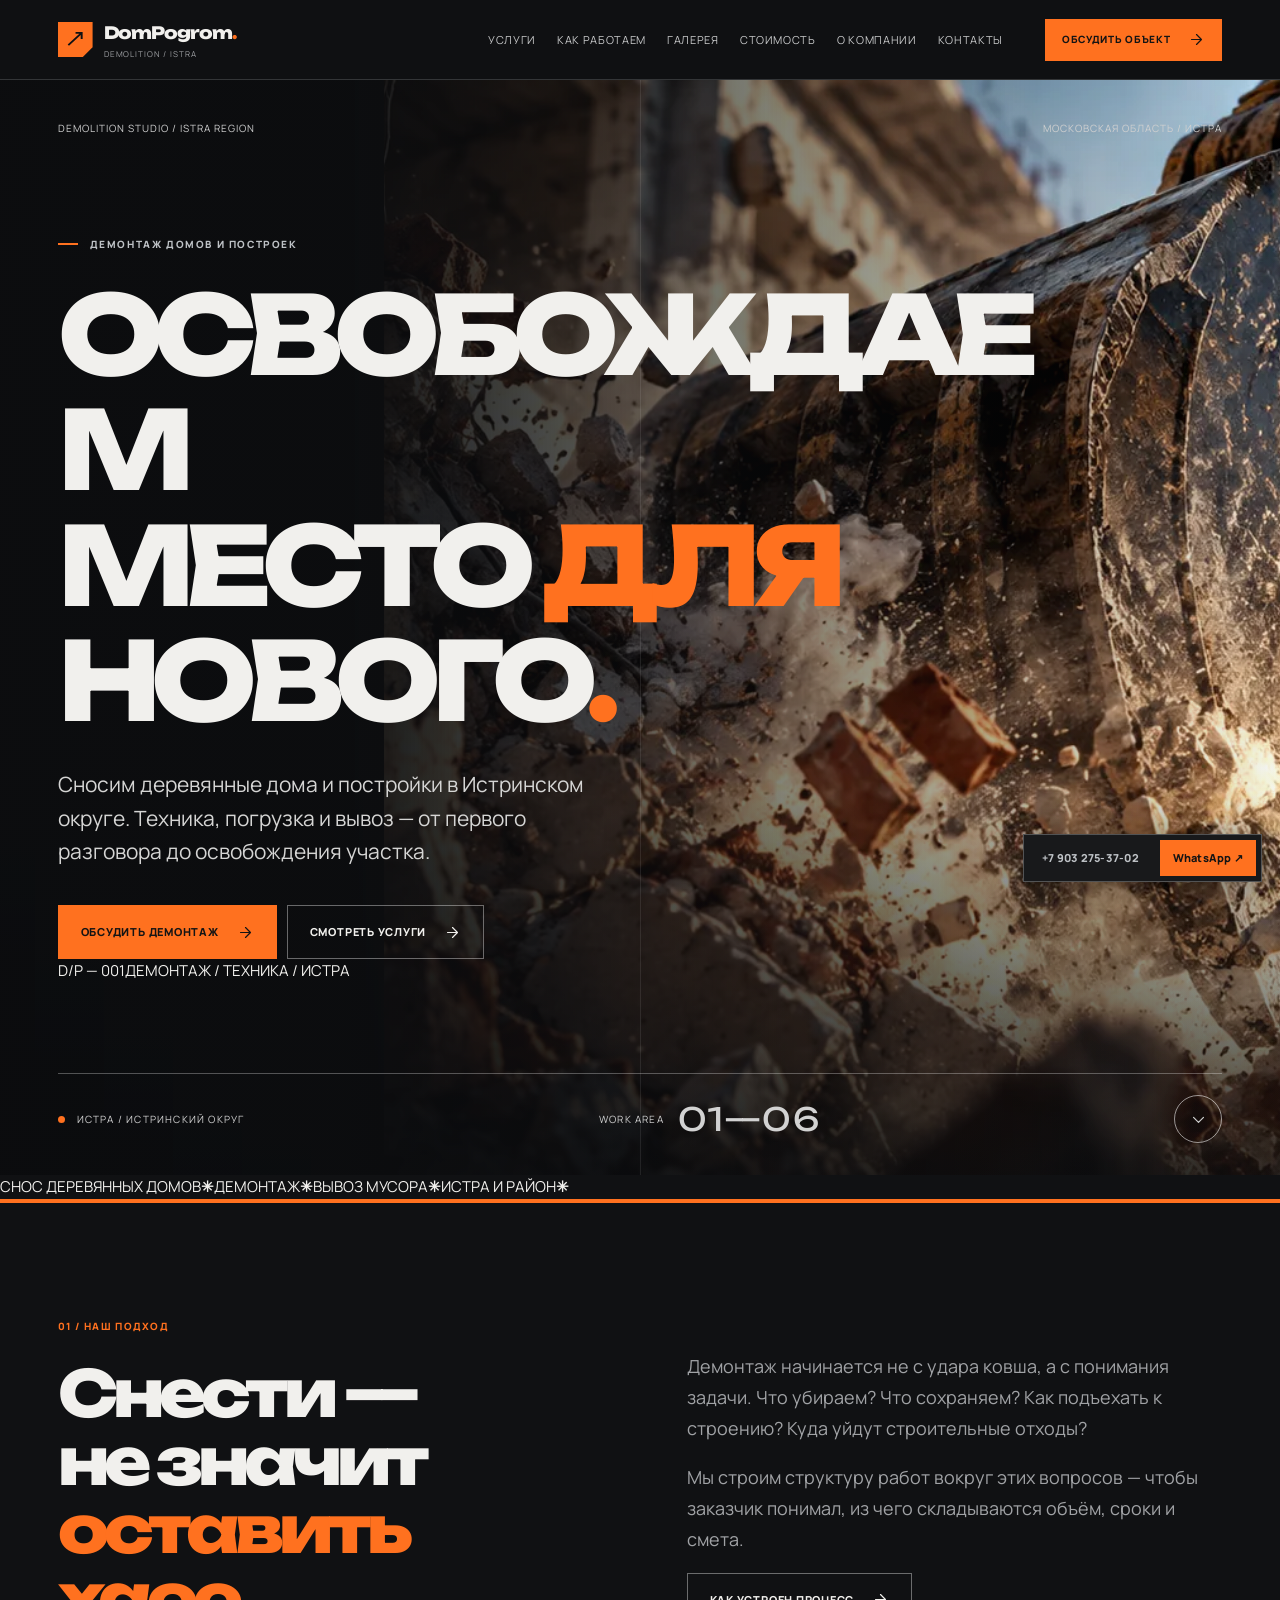
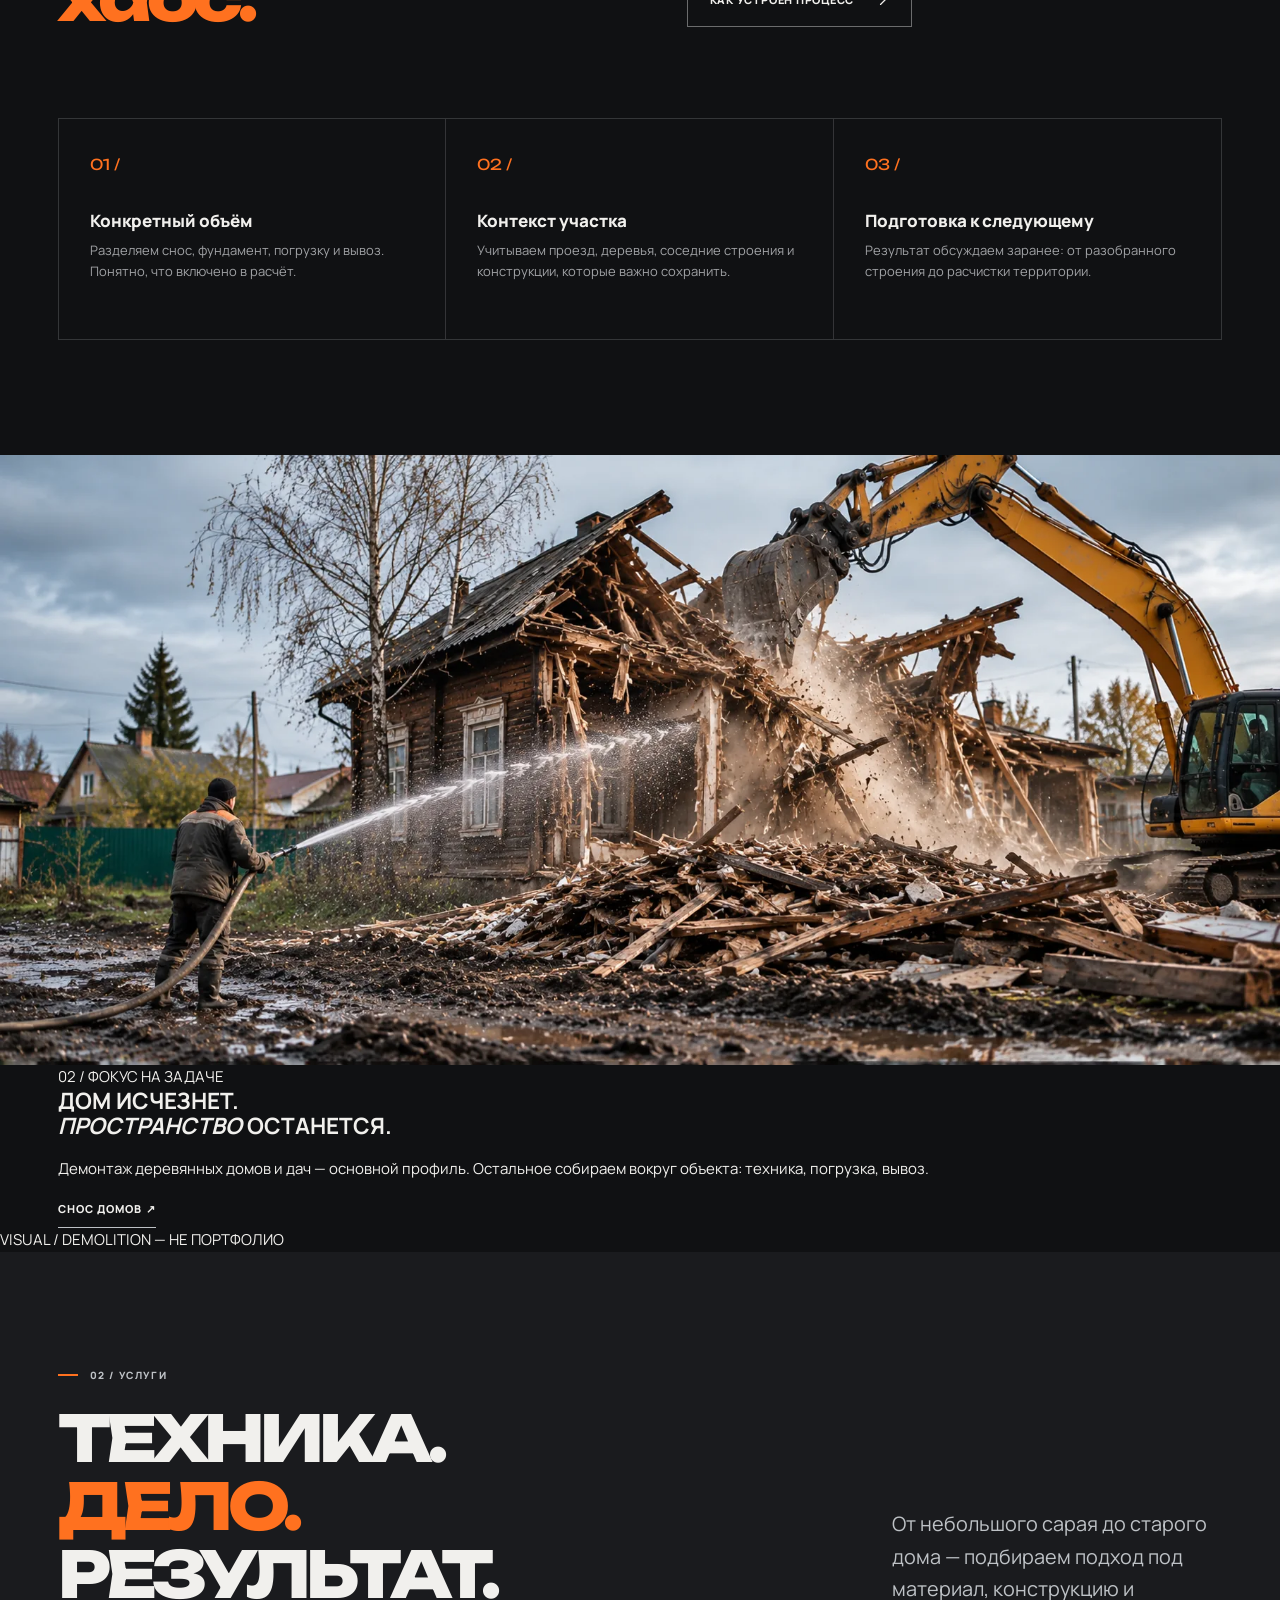
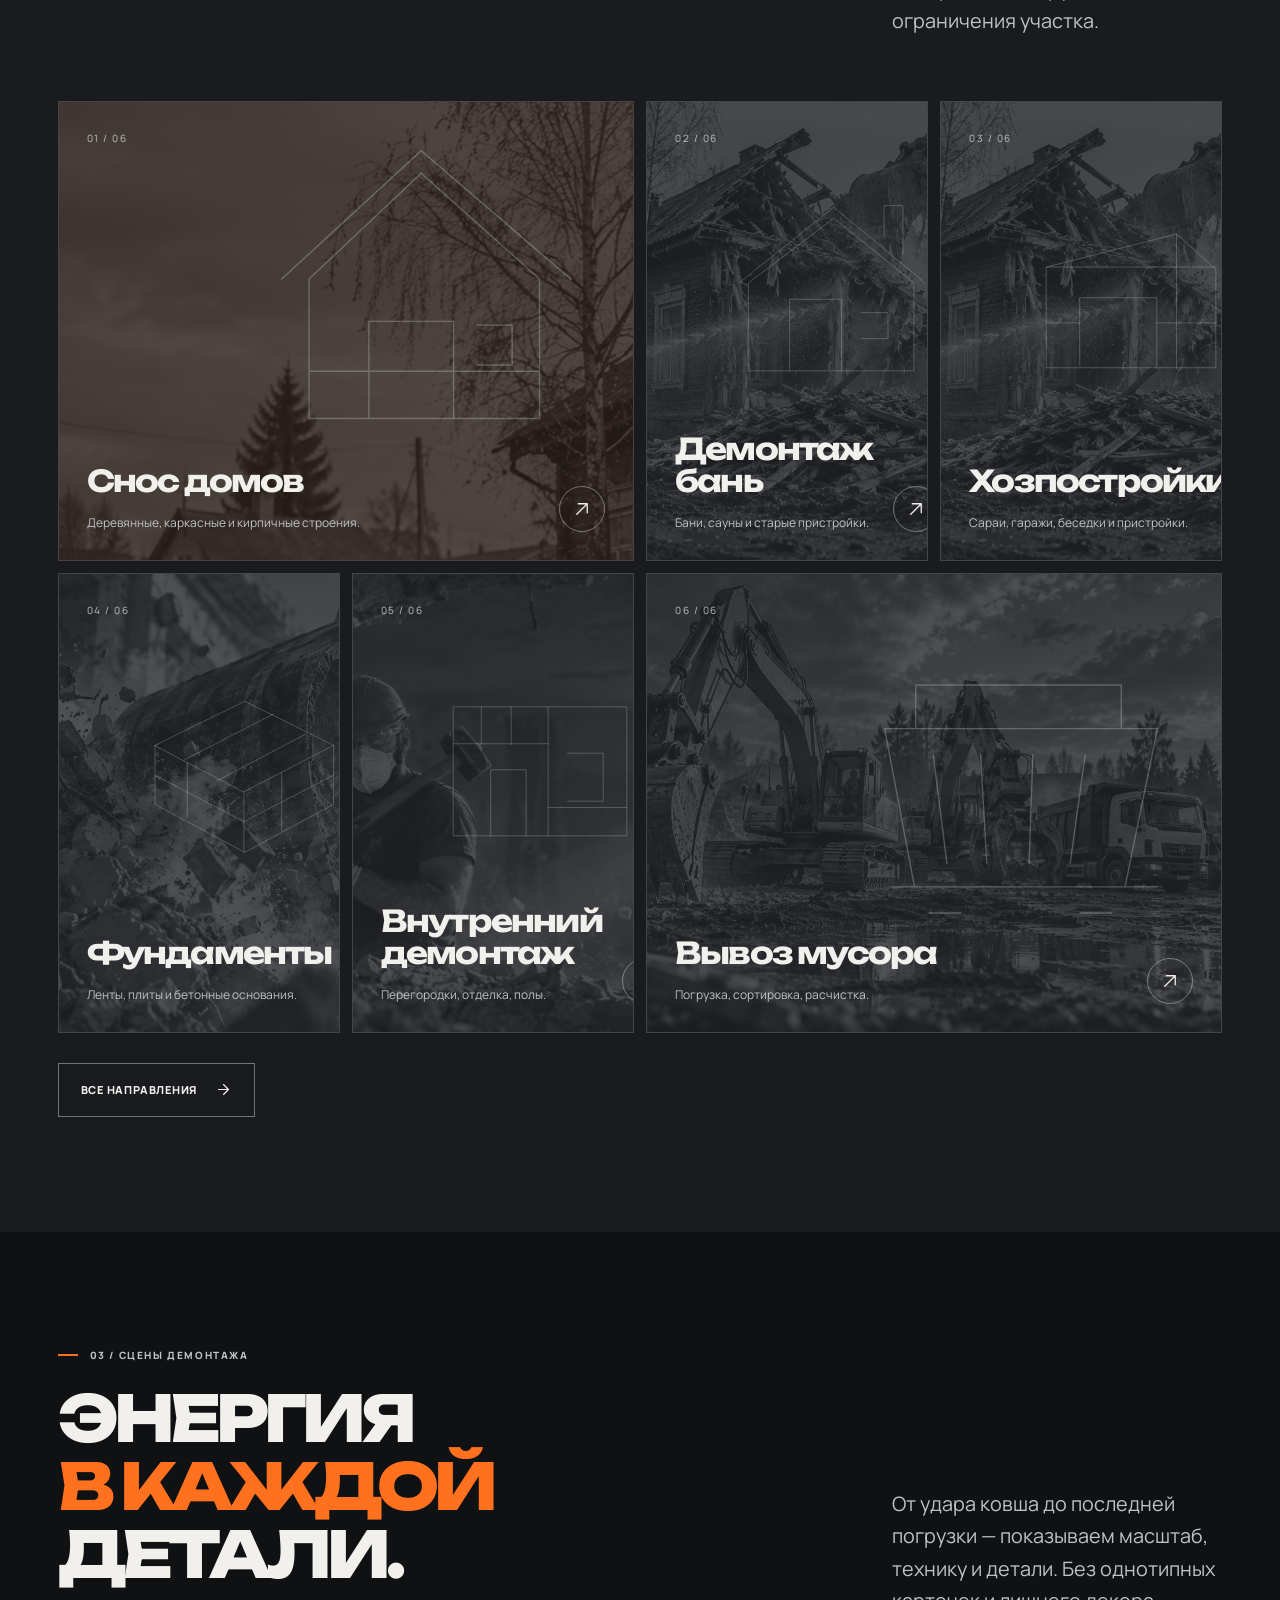
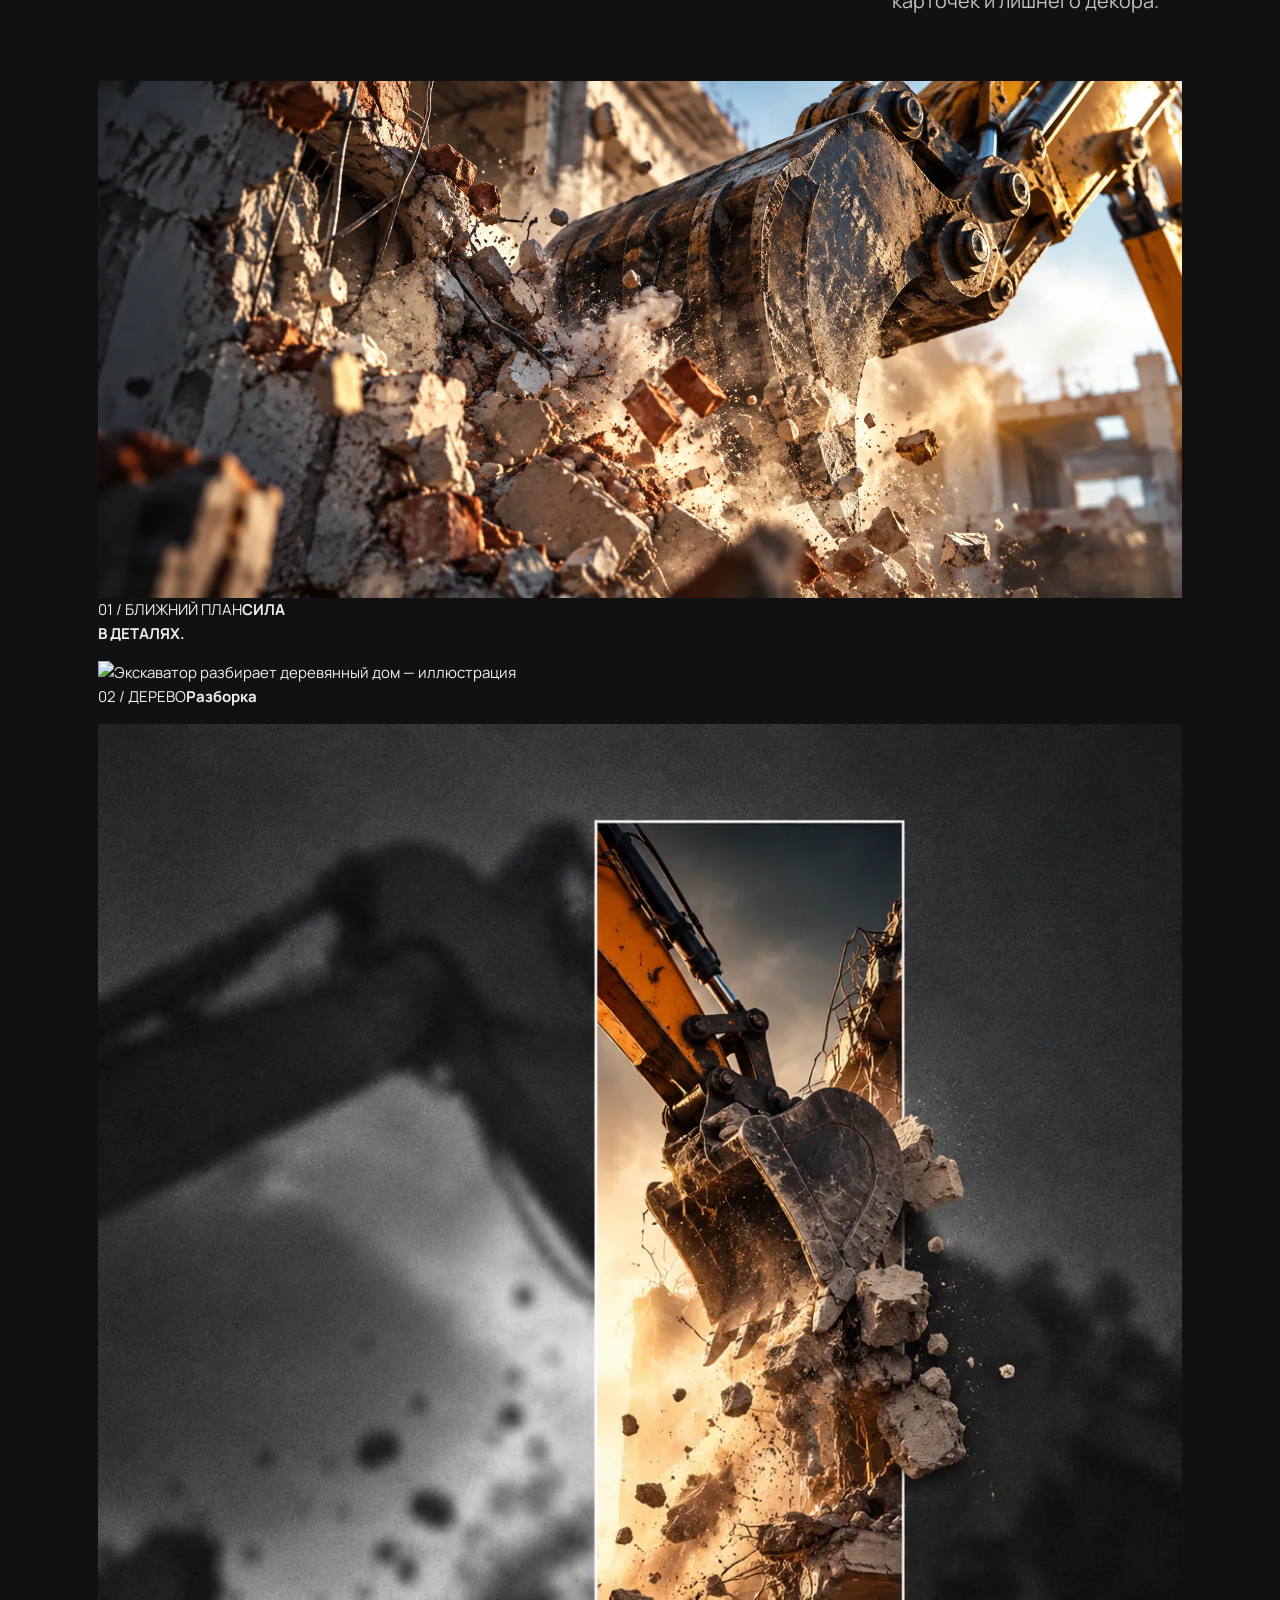
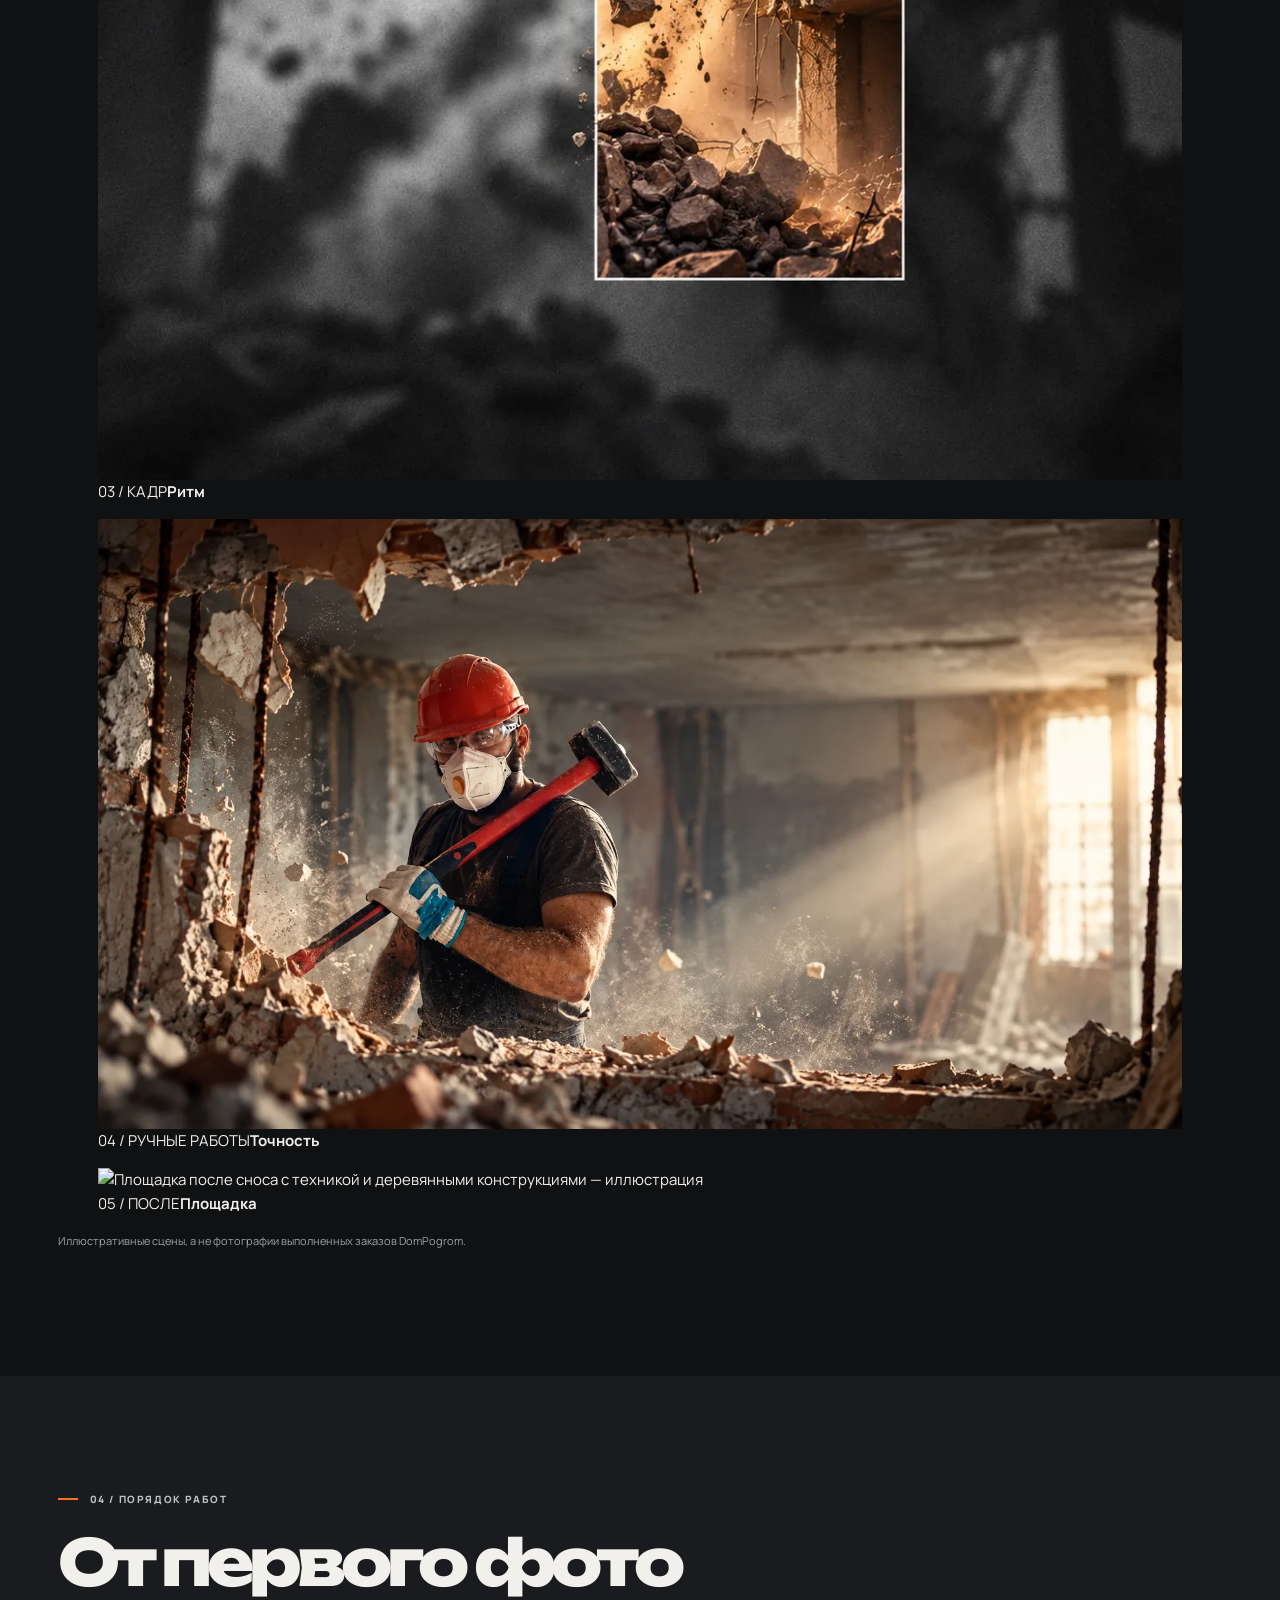
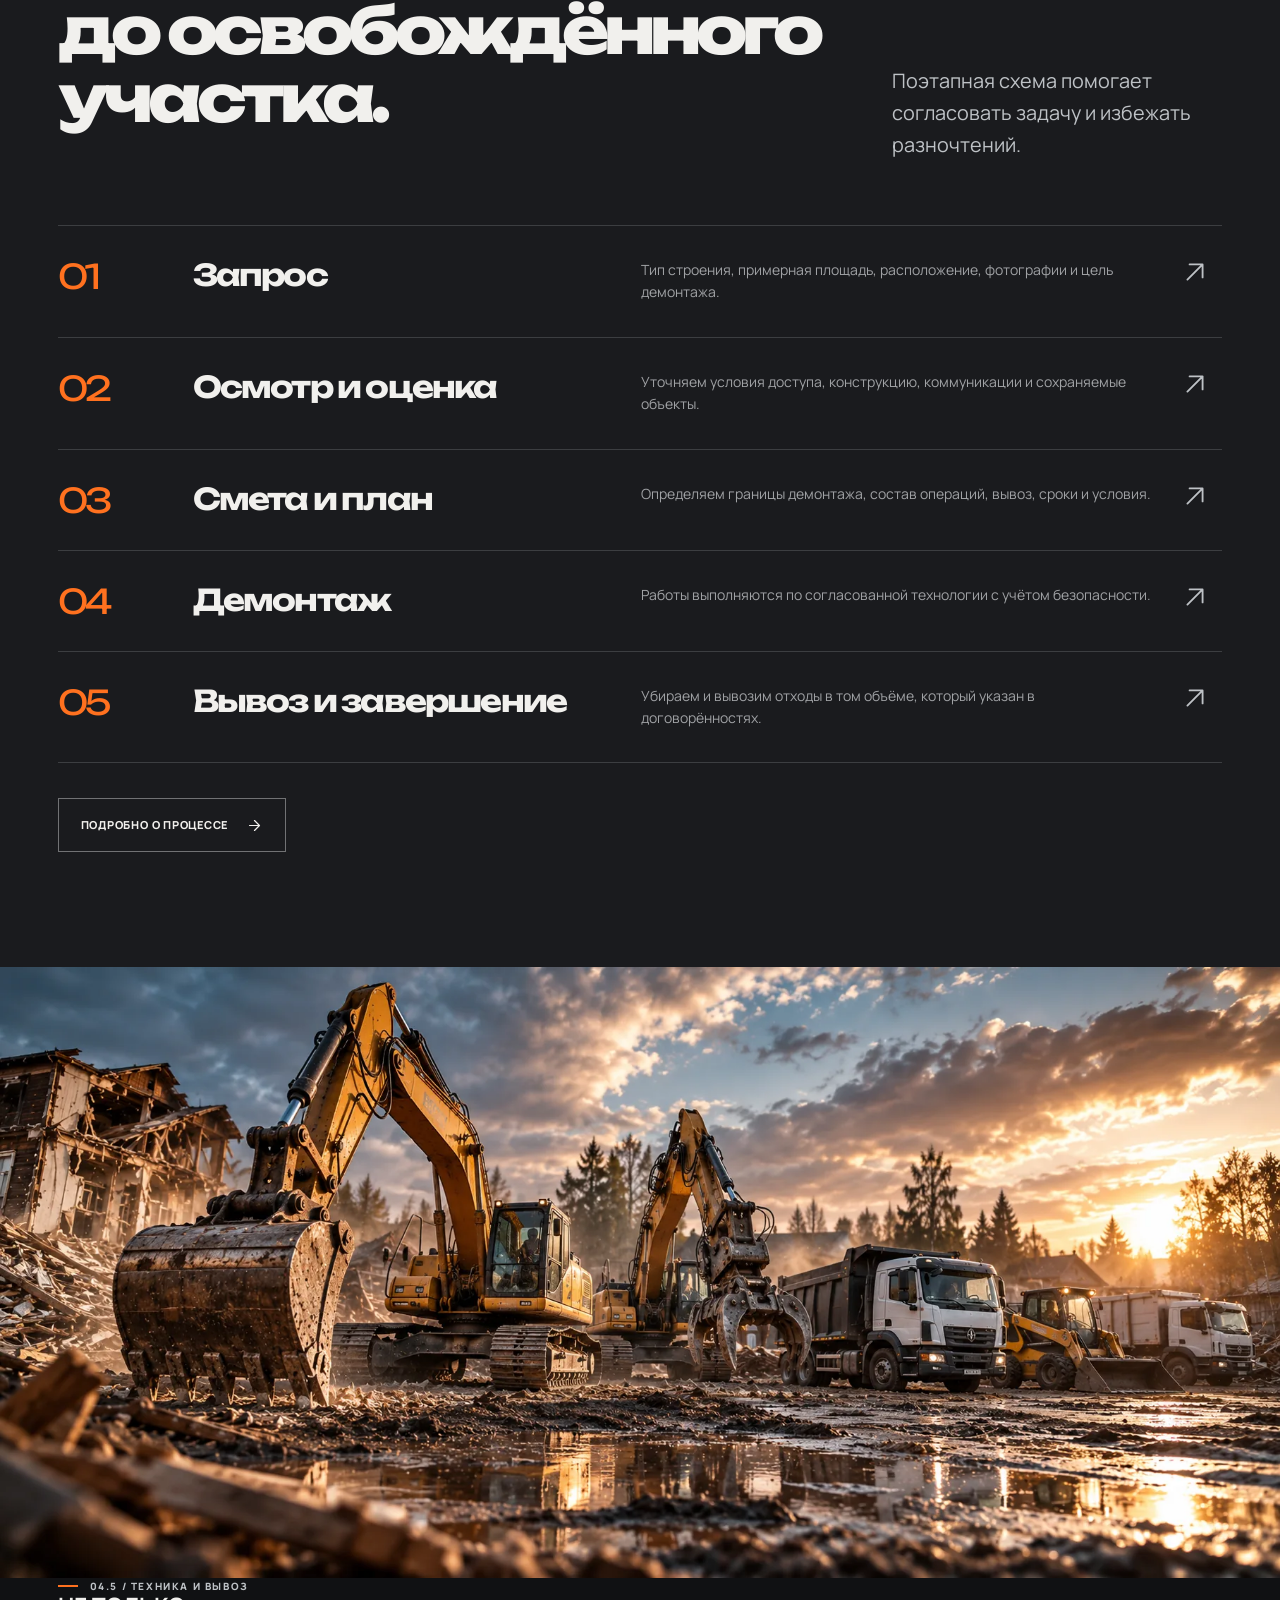
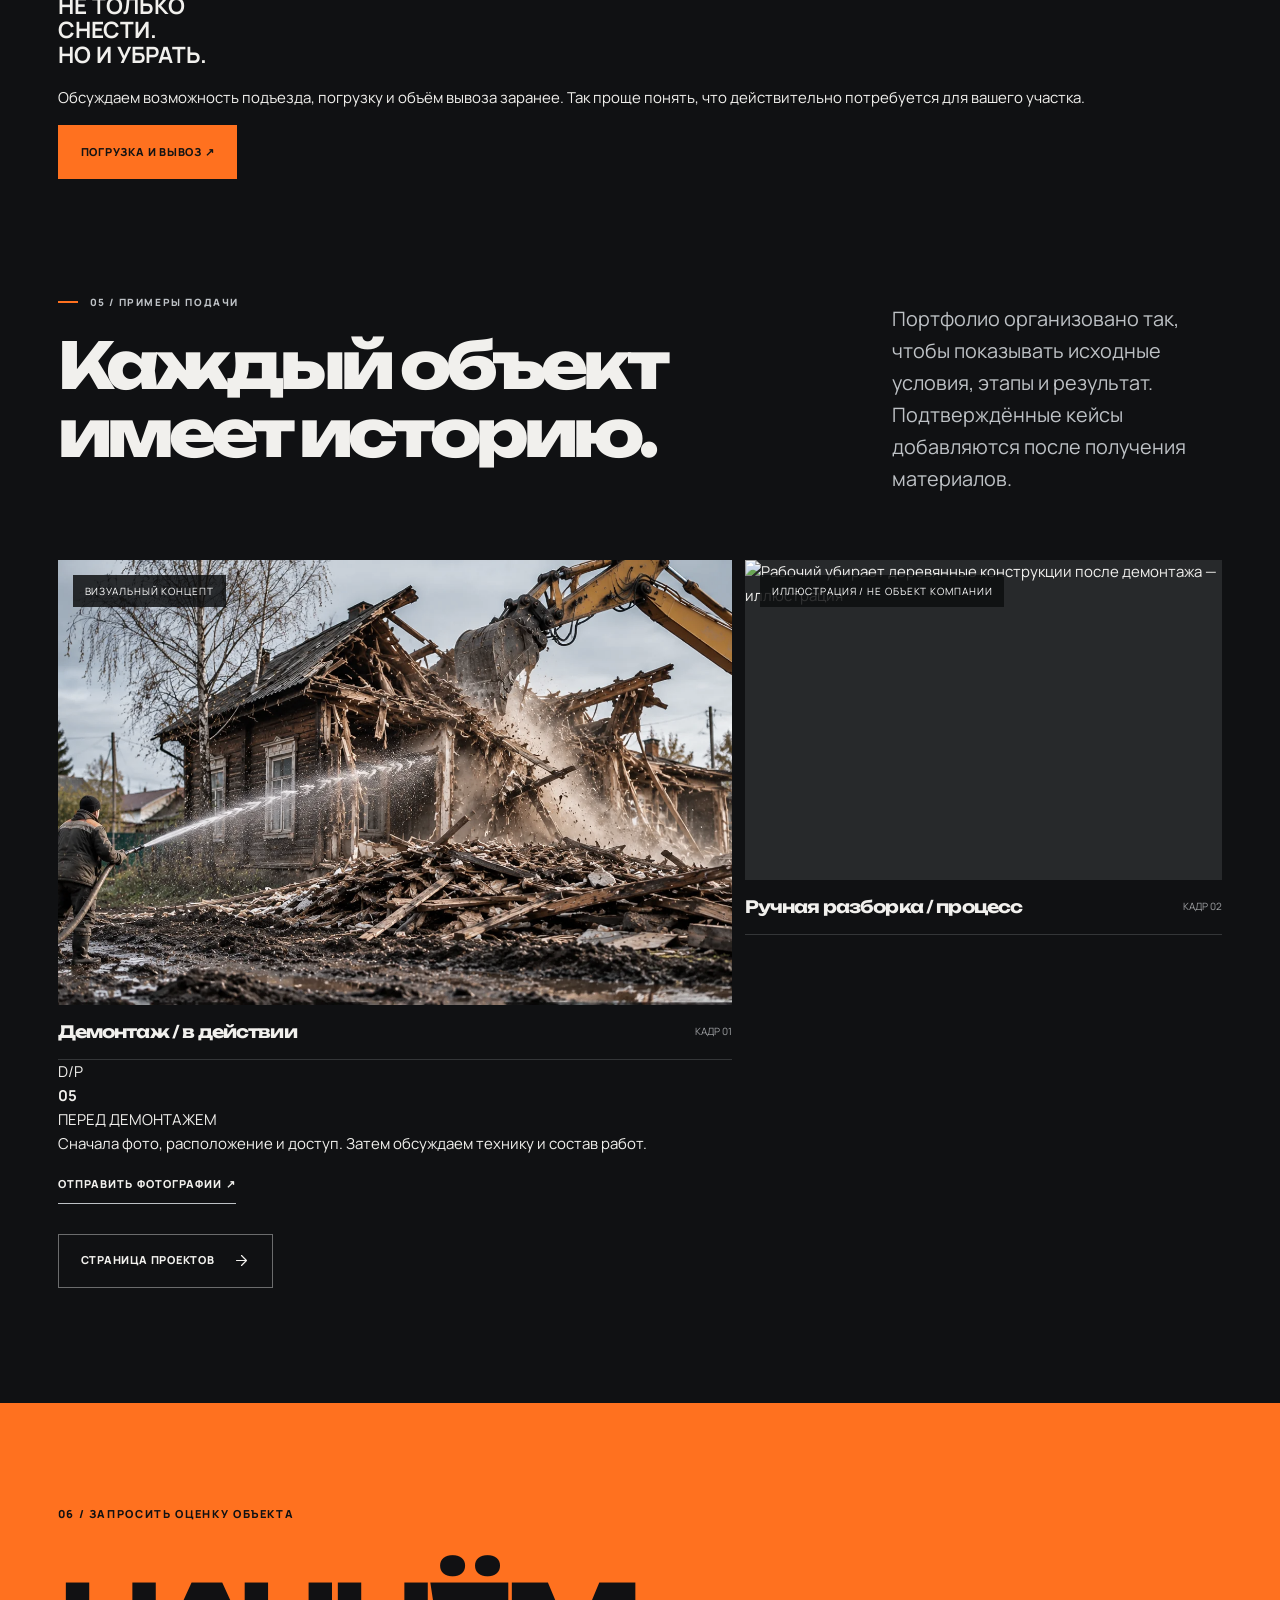
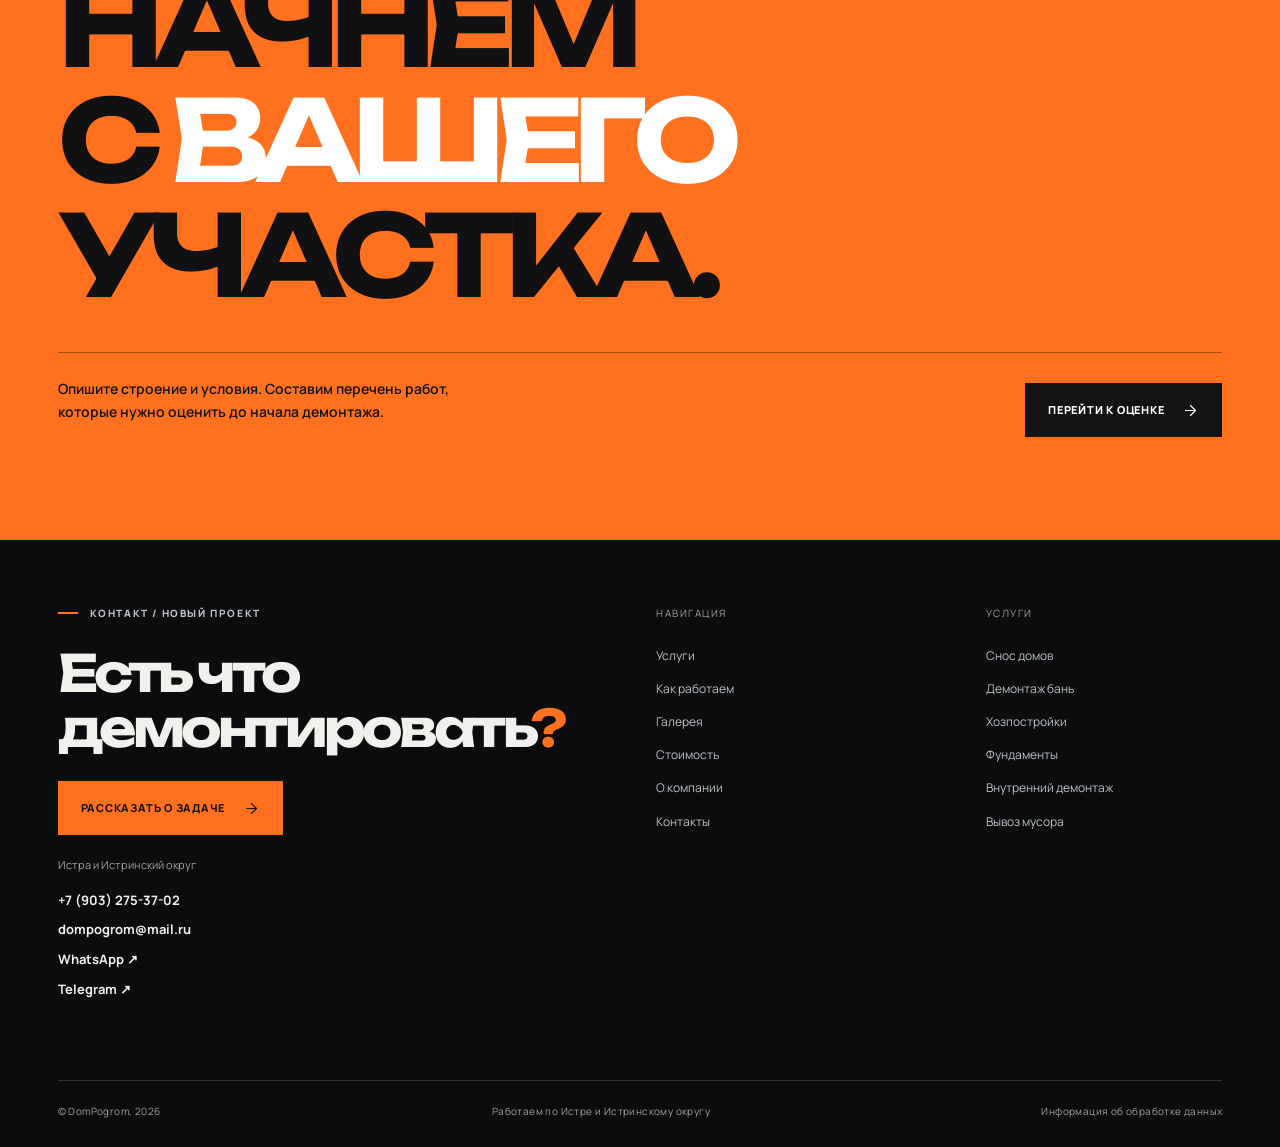
==== commit e8e910b0: "Add files via upload" ====
--- a/index.html
+++ b/index.html
@@ -1,17 +1,28 @@
-<!doctype html>
-<html lang="ru"><head><meta charset="utf-8"><meta name="viewport" content="width=device-width, initial-scale=1"><meta name="theme-color" content="#101113"><meta name="description" content="Снос деревянных домов, дач, бань и хозяйственных построек в Истре и Истринском округе. Экскаватор, погрузка и вывоз строительного мусора. Обсудить объект: +7 903 275-37-02."><meta name="robots" content="index,follow"><title>Снос деревянных домов в Истре — DomPogrom | Демонтаж и вывоз мусора</title><link rel="canonical" href="https://dompogrom.ru/"><meta property="og:type" content="website"><meta property="og:locale" content="ru_RU"><meta property="og:site_name" content="DomPogrom"><meta property="og:title" content="DomPogrom — снос домов и демонтаж в Истре"><meta property="og:description" content="Демонтаж деревянных домов и построек в Истре. Экскаватор, погрузка и вывоз мусора. +7 903 275-37-02"><meta property="og:url" content="https://dompogrom.ru/"><meta property="og:image" content="https://dompogrom.ru/assets/images/og-cover.jpg"><meta name="twitter:card" content="summary_large_image"><link rel="icon" href="assets/images/favicon.svg" type="image/svg+xml"><link rel="preload" href="assets/images/bucket-close.webp" as="image" type="image/webp"><link rel="stylesheet" href="assets/css/style.css"><script src="assets/js/config.js" defer></script><script src="assets/js/main.js" defer></script><script type="application/ld+json">{"@context": "https://schema.org", "@type": "Organization", "name": "DomPogrom", "url": "https://dompogrom.ru/", "telephone": "+79032753702", "email": "dompogrom@mail.ru", "areaServed": {"@type": "AdministrativeArea", "name": "Истра и Истринский городской округ, Московская область"}, "description": "Снос деревянных домов, дач и построек, демонтаж экскаватором и вывоз строительного мусора."}</script></head>
+<!DOCTYPE html>
+
+<html lang="ru"><head><meta charset="utf-8"/><meta content="width=device-width, initial-scale=1" name="viewport"/><meta content="#101113" name="theme-color"/><meta content="Снос деревянных домов, дач, бань и хозяйственных построек в Истре и Истринском округе. Экскаватор, погрузка и вывоз строительного мусора. Обсудить объект: +7 903 275-37-02." name="description"/><meta content="index,follow" name="robots"/><title>Снос деревянных домов в Истре — DomPogrom | Демонтаж и вывоз мусора</title><link href="https://dompogrom.ru/" rel="canonical"/><meta content="website" property="og:type"/><meta content="ru_RU" property="og:locale"/><meta content="DomPogrom" property="og:site_name"/><meta content="DomPogrom — снос домов и демонтаж в Истре" property="og:title"/><meta content="Демонтаж деревянных домов и построек в Истре. Экскаватор, погрузка и вывоз мусора. +7 903 275-37-02" property="og:description"/><meta content="https://dompogrom.ru/" property="og:url"/><meta content="https://dompogrom.ru/assets/images/og-cover.jpg" property="og:image"/><meta content="summary_large_image" name="twitter:card"/><link href="assets/images/favicon.svg" rel="icon" type="image/svg+xml"/><link as="image" href="assets/images/bucket-close.webp" rel="preload" type="image/webp"/><link href="assets/css/style.css" rel="stylesheet"/><script defer="" src="assets/js/config.js"></script><script defer="" src="assets/js/main.js"></script><script type="application/ld+json">{"@context": "https://schema.org", "@type": "Organization", "name": "DomPogrom", "url": "https://dompogrom.ru/", "telephone": "+79032753702", "email": "dompogrom@mail.ru", "areaServed": {"@type": "AdministrativeArea", "name": "Истра и Истринский городской округ, Московская область"}, "description": "Снос деревянных домов, дач и построек, демонтаж экскаватором и вывоз строительного мусора."}</script></head>
 <body class="dp-index">
-<a href="#main" style="position:absolute;top:-90px;left:10px;background:#ff711f;color:#111;padding:12px;z-index:999" onfocus="this.style.top='8px'" onblur="this.style.top='-90px'">Перейти к содержимому</a>
-<header class="site-header"><div class="wrap head-inner"><a class="brand" href="index.html" aria-label="DomPogrom — главная"><span class="brand-mark"><svg viewBox="0 0 36 36" fill="none" aria-hidden="true"><path d="m6 29 24-22M19 7h11v11" stroke="#111113" stroke-width="3.5"/></svg></span><span><span class="brand-name">DomPogrom<span class="accent">.</span></span><span class="brand-meta">DEMOLITION / ISTRA</span></span></a><nav class="desktop-nav" aria-label="Главная навигация"><a href="services.html" >Услуги</a><a href="process.html" >Как работаем</a><a href="projects.html" >Галерея</a><a href="estimate.html" >Стоимость</a><a href="about.html" >О компании</a><a href="contacts.html" >Контакты</a></nav><a class="btn btn-primary btn-small header-cta" href="estimate.html">Обсудить объект <svg viewBox="0 0 24 24" fill="none" stroke="currentColor" stroke-width="1.7" stroke-linecap="round" stroke-linejoin="round" aria-hidden="true"><path d="M5 12h14m-7-7 7 7-7 7"/></svg></a><button class="menu-toggle" data-menu-toggle aria-label="Открыть меню" aria-expanded="false" aria-controls="mobile-nav"><svg viewBox="0 0 24 24" width="23" height="23" stroke="currentColor" fill="none" stroke-width="2"><path d="M3 7h18M3 13h18M3 19h18"/></svg></button></div></header>
-<nav id="mobile-nav" class="mobile-panel" data-mobile-panel aria-label="Мобильная навигация"><a href="services.html" >Услуги</a><a href="process.html" >Как работаем</a><a href="projects.html" >Галерея</a><a href="estimate.html" >Стоимость</a><a href="about.html" >О компании</a><a href="contacts.html" >Контакты</a><a class="btn btn-primary" href="estimate.html">Рассчитать состав работ <svg viewBox="0 0 24 24" fill="none" stroke="currentColor" stroke-width="1.7" stroke-linecap="round" stroke-linejoin="round" aria-hidden="true"><path d="M5 12h14m-7-7 7 7-7 7"/></svg></a></nav>
+<a href="#main" onblur="this.style.top='-90px'" onfocus="this.style.top='8px'" style="position:absolute;top:-90px;left:10px;background:#ff711f;color:#111;padding:12px;z-index:999">Перейти к содержимому</a>
+<header class="site-header"><div class="wrap head-inner"><a aria-label="DomPogrom — главная" class="brand" href="index.html"><span class="brand-mark"><svg aria-hidden="true" fill="none" viewbox="0 0 36 36"><path d="m6 29 24-22M19 7h11v11" stroke="#111113" stroke-width="3.5"></path></svg></span><span><span class="brand-name">DomPogrom<span class="accent">.</span></span><span class="brand-meta">DEMOLITION / ISTRA</span></span></a><nav aria-label="Главная навигация" class="desktop-nav"><a href="services.html">Услуги</a><a href="process.html">Как работаем</a><a href="projects.html">Галерея</a><a href="estimate.html">Стоимость</a><a href="about.html">О компании</a><a href="contacts.html">Контакты</a></nav><a class="btn btn-primary btn-small header-cta" href="estimate.html">Обсудить объект <svg aria-hidden="true" fill="none" stroke="currentColor" stroke-linecap="round" stroke-linejoin="round" stroke-width="1.7" viewbox="0 0 24 24"><path d="M5 12h14m-7-7 7 7-7 7"></path></svg></a><button aria-controls="mobile-nav" aria-expanded="false" aria-label="Открыть меню" class="menu-toggle" data-menu-toggle=""><svg fill="none" height="23" stroke="currentColor" stroke-width="2" viewbox="0 0 24 24" width="23"><path d="M3 7h18M3 13h18M3 19h18"></path></svg></button></div></header>
+<nav aria-label="Мобильная навигация" class="mobile-panel" data-mobile-panel="" id="mobile-nav"><a href="services.html">Услуги</a><a href="process.html">Как работаем</a><a href="projects.html">Галерея</a><a href="estimate.html">Стоимость</a><a href="about.html">О компании</a><a href="contacts.html">Контакты</a><a class="btn btn-primary" href="estimate.html">Рассчитать состав работ <svg aria-hidden="true" fill="none" stroke="currentColor" stroke-linecap="round" stroke-linejoin="round" stroke-width="1.7" viewbox="0 0 24 24"><path d="M5 12h14m-7-7 7 7-7 7"></path></svg></a></nav>
 <main id="main">
-<section class="hero"><div class="hero-photo" role="img" aria-label="Крупный план ковша экскаватора в процессе демонтажа — иллюстративное изображение"></div><div class="wrap hero-content"><div class="hero-top"><span>DEMOLITION STUDIO / ISTRA REGION</span><span>МОСКОВСКАЯ ОБЛАСТЬ / ИСТРА</span></div><div class="hero-center"><div class="eyebrow">Демонтаж домов и построек</div><h1 class="headline large" style="margin-top:25px">ОСВОБОЖДАЕМ<br>МЕСТО <em>ДЛЯ</em><br>НОВОГО<span class="accent">.</span></h1><p class="hero-desc">Снос деревянных домов, дач, бань и построек. Экскаватор, грузовики, погрузка и вывоз мусора — с учётом условий участка.</p><div style="display:flex;flex-wrap:wrap;gap:10px"><a class="btn btn-primary" href="estimate.html">Обсудить демонтаж <svg viewBox="0 0 24 24" fill="none" stroke="currentColor" stroke-width="1.7" stroke-linecap="round" stroke-linejoin="round" aria-hidden="true"><path d="M5 12h14m-7-7 7 7-7 7"/></svg></a><a class="btn btn-outline" href="services.html">Смотреть услуги <svg viewBox="0 0 24 24" fill="none" stroke="currentColor" stroke-width="1.7" stroke-linecap="round" stroke-linejoin="round" aria-hidden="true"><path d="M5 12h14m-7-7 7 7-7 7"/></svg></a></div></div><div class="hero-bottom"><div class="hero-locator"><span class="dot"></span>ИСТРА / ИСТРИНСКИЙ ОКРУГ</div><div class="hero-plate"><span>WORK AREA</span><span class="hero-number">01—06</span></div><a href="#approach" class="hero-arrow" aria-label="Прокрутить к следующему разделу"><svg viewBox="0 0 24 24" fill="none" stroke="currentColor" stroke-width="1.7" stroke-linecap="round" stroke-linejoin="round" aria-hidden="true"><path d="m5 9 7 7 7-7"/></svg></a></div></div></section><div class="orange-rule"></div>
-<section id="approach" class="section wrap"><div class="intro-editorial"><div data-reveal><div class="overline">01 / Наш подход</div><h2 class="headline medium">Снести —<br>не значит<br><span class="accent">оставить хаос.</span></h2></div><div data-reveal><p class="body-copy">Демонтаж начинается не с удара ковша, а с понимания задачи. Что убираем? Что сохраняем? Как подъехать к строению? Куда уйдут строительные отходы?</p><p class="body-copy">Мы строим структуру работ вокруг этих вопросов — чтобы заказчик понимал, из чего складываются объём, сроки и смета.</p><a class="btn btn-outline" href="process.html">Как устроен процесс <svg viewBox="0 0 24 24" fill="none" stroke="currentColor" stroke-width="1.7" stroke-linecap="round" stroke-linejoin="round" aria-hidden="true"><path d="M5 12h14m-7-7 7 7-7 7"/></svg></a></div></div><div class="value-grid"><article class="value-item" data-reveal><div class="value-num">01 /</div><h3>Конкретный объём</h3><p>Разделяем снос, фундамент, погрузку и вывоз. Понятно, что включено в расчёт.</p></article><article class="value-item" data-reveal><div class="value-num">02 /</div><h3>Контекст участка</h3><p>Учитываем проезд, деревья, соседние строения и конструкции, которые важно сохранить.</p></article><article class="value-item" data-reveal><div class="value-num">03 /</div><h3>Подготовка к следующему</h3><p>Результат обсуждаем заранее: от разобранного строения до расчистки территории.</p></article></div></section>
-<section class="section alt-bg"><div class="wrap"><div class="split-head" data-reveal><div><div class="eyebrow">02 / Услуги</div><h2 class="headline medium" style="margin-top:22px">Разбираем<br>по делу.</h2></div><div><p class="lead">От небольшого сарая до старого дома — подбираем подход под материал, конструкцию и ограничения участка.</p></div></div><div class="service-grid"><a href="houses.html" class="service-card featured" aria-label="Подробнее: Снос домов"><span class="num">01 / 06</span><div class="svc-art"><svg class="" xmlns="http://www.w3.org/2000/svg" viewBox="0 0 260 250" aria-hidden="true" stroke-linecap="square" stroke-linejoin="miter"><path d="M30 110 120 25 215 110v112H30z M8 110 120 7 240 110 M78 222v-78h68v78 M165 147h28v32h-28 M30 184h185"/></svg></div><div class="card-bottom"><div><h3>Снос домов</h3><p>Деревянные, каркасные и кирпичные строения.</p></div><span class="round-icon"><svg viewBox="0 0 24 24" fill="none" stroke="currentColor" stroke-width="1.7" stroke-linecap="round" stroke-linejoin="round" aria-hidden="true"><path d="M5 19 19 5M7 5h12v12"/></svg></span></div></a><a href="baths.html" class="service-card " aria-label="Подробнее: Демонтаж бань"><span class="num">02 / 06</span><div class="svc-art"><svg class="" xmlns="http://www.w3.org/2000/svg" viewBox="0 0 260 250" aria-hidden="true" stroke-linecap="square" stroke-linejoin="miter"><path d="M20 106 128 24 230 106v112H20z M8 106 128 10 244 106 M72 218v-91h66v91 M163 144h34v33h-34 M192 47V8h24v62"/></svg></div><div class="card-bottom"><div><h3>Демонтаж бань</h3><p>Бани, сауны и старые пристройки.</p></div><span class="round-icon"><svg viewBox="0 0 24 24" fill="none" stroke="currentColor" stroke-width="1.7" stroke-linecap="round" stroke-linejoin="round" aria-hidden="true"><path d="M5 19 19 5M7 5h12v12"/></svg></span></div></a><a href="outbuildings.html" class="service-card " aria-label="Подробнее: Хозпостройки"><span class="num">03 / 06</span><div class="svc-art"><svg class="" xmlns="http://www.w3.org/2000/svg" viewBox="0 0 260 250" aria-hidden="true" stroke-linecap="square" stroke-linejoin="miter"><path d="m25 86 165-42 50 45v125H25z M25 86h215 M67 212v-87h98v87 M25 157h42 M165 157h75 M190 44v171"/></svg></div><div class="card-bottom"><div><h3>Хозпостройки</h3><p>Сараи, гаражи, беседки и пристройки.</p></div><span class="round-icon"><svg viewBox="0 0 24 24" fill="none" stroke="currentColor" stroke-width="1.7" stroke-linecap="round" stroke-linejoin="round" aria-hidden="true"><path d="M5 19 19 5M7 5h12v12"/></svg></span></div></a><a href="foundations.html" class="service-card " aria-label="Подробнее: Фундаменты"><span class="num">04 / 06</span><div class="svc-art"><svg class="" xmlns="http://www.w3.org/2000/svg" viewBox="0 0 260 250" aria-hidden="true" stroke-linecap="square" stroke-linejoin="miter"><path d="m14 94 114-56 113 56-114 59z m0 0v75l114 61 113-61V94 M127 153v77 M14 132l113 59 114-59 M52 112l113-58 M93 139l112-59 M55 187v-71 M175 203v-74"/></svg></div><div class="card-bottom"><div><h3>Фундаменты</h3><p>Ленты, плиты и бетонные основания.</p></div><span class="round-icon"><svg viewBox="0 0 24 24" fill="none" stroke="currentColor" stroke-width="1.7" stroke-linecap="round" stroke-linejoin="round" aria-hidden="true"><path d="M5 19 19 5M7 5h12v12"/></svg></span></div></a><a href="interiors.html" class="service-card " aria-label="Подробнее: Внутренний демонтаж"><span class="num">05 / 06</span><div class="svc-art"><svg class="" xmlns="http://www.w3.org/2000/svg" viewBox="0 0 260 250" aria-hidden="true" stroke-linecap="square" stroke-linejoin="miter"><path d="M20 45h120v164H20z M140 45h100v164H140 M67 209v-84h45v84 M20 92h120 M165 104h45v61h-45 M55 45v48 M93 45v48 M140 173h100"/></svg></div><div class="card-bottom"><div><h3>Внутренний демонтаж</h3><p>Перегородки, отделка, полы.</p></div><span class="round-icon"><svg viewBox="0 0 24 24" fill="none" stroke="currentColor" stroke-width="1.7" stroke-linecap="round" stroke-linejoin="round" aria-hidden="true"><path d="M5 19 19 5M7 5h12v12"/></svg></span></div></a><a href="waste.html" class="service-card " aria-label="Подробнее: Вывоз мусора"><span class="num">06 / 06</span><div class="svc-art"><svg class="" xmlns="http://www.w3.org/2000/svg" viewBox="0 0 260 250" aria-hidden="true" stroke-linecap="square" stroke-linejoin="miter"><path d="M20 92h219l-26 127H44z M45 92V57h165v35 M59 113l11 87 M97 113l5 87 M139 113l-3 87 M181 113l-12 87 M26 219h213 M56 240h25 M177 240h25"/></svg></div><div class="card-bottom"><div><h3>Вывоз мусора</h3><p>Погрузка, сортировка, расчистка.</p></div><span class="round-icon"><svg viewBox="0 0 24 24" fill="none" stroke="currentColor" stroke-width="1.7" stroke-linecap="round" stroke-linejoin="round" aria-hidden="true"><path d="M5 19 19 5M7 5h12v12"/></svg></span></div></a></div><div style="margin-top:30px"><a class="btn btn-outline" href="services.html">Все направления <svg viewBox="0 0 24 24" fill="none" stroke="currentColor" stroke-width="1.7" stroke-linecap="round" stroke-linejoin="round" aria-hidden="true"><path d="M5 12h14m-7-7 7 7-7 7"/></svg></a></div></div></section>
-<section class="section wrap"><div class="split-head" data-reveal><div><div class="eyebrow">03 / Визуальный язык</div><h2 class="headline medium" style="margin-top:22px">Крупный план.<br><span class="accent">Чёткий процесс.</span></h2></div><div><p class="lead">Наглядность важна не только в фотографии. Мы показываем объект, детали работы и конечное состояние площадки.</p></div></div><div class="media-grid"><div class="media-card tall" data-reveal><img loading="eager" src="assets/images/vertical-frame.webp" alt="Вертикальная композиция с ковшом экскаватора — иллюстрация"><span class="media-top-index"><span>01</span> / ACTION</span><div class="media-copy"><strong>Момент работы</strong><small>Крупный план / фактура / действие</small></div></div><div class="media-card tall" data-reveal><img loading="eager" src="assets/images/bucket-close.webp" alt="Ковш экскаватора крупным планом — иллюстрация"><span class="media-top-index"><span>02</span> / DETAIL</span><div class="media-copy"><strong>Детали процесса</strong><small>Материал и контроль операций</small></div></div><div class="media-card tall" data-reveal><img loading="eager" src="assets/images/fleet-sunset.webp" alt="Техника для демонтажа и вывоза строительного мусора — иллюстрация"><span class="media-top-index"><span>03</span> / CONTEXT</span><div class="media-copy"><strong>Контекст объекта</strong><small>Площадка и условия работы</small></div></div></div><p class="disclaimer">Визуальные иллюстрации на основе предоставленного референса; не являются фотографиями выполненных проектов DomPogrom.</p></section>
-<section class="section alt-bg"><div class="wrap"><div class="split-head" data-reveal><div><div class="eyebrow">04 / Порядок работ</div><h2 class="headline medium" style="margin-top:22px">От первого фото<br>до освобождённого участка.</h2></div><div><p class="lead">Поэтапная схема помогает согласовать задачу и избежать разночтений.</p></div></div><div class="steps"><div class="step" data-reveal><span class="step-num">01</span><h3>Запрос</h3><p>Тип строения, примерная площадь, расположение, фотографии и цель демонтажа.</p><span class="step-mark"><svg viewBox="0 0 24 24" fill="none" stroke="currentColor" stroke-width="1.7" stroke-linecap="round" stroke-linejoin="round" aria-hidden="true"><path d="M5 19 19 5M7 5h12v12"/></svg></span></div><div class="step" data-reveal><span class="step-num">02</span><h3>Осмотр и оценка</h3><p>Уточняем условия доступа, конструкцию, коммуникации и сохраняемые объекты.</p><span class="step-mark"><svg viewBox="0 0 24 24" fill="none" stroke="currentColor" stroke-width="1.7" stroke-linecap="round" stroke-linejoin="round" aria-hidden="true"><path d="M5 19 19 5M7 5h12v12"/></svg></span></div><div class="step" data-reveal><span class="step-num">03</span><h3>Смета и план</h3><p>Определяем границы демонтажа, состав операций, вывоз, сроки и условия.</p><span class="step-mark"><svg viewBox="0 0 24 24" fill="none" stroke="currentColor" stroke-width="1.7" stroke-linecap="round" stroke-linejoin="round" aria-hidden="true"><path d="M5 19 19 5M7 5h12v12"/></svg></span></div><div class="step" data-reveal><span class="step-num">04</span><h3>Демонтаж</h3><p>Работы выполняются по согласованной технологии с учётом безопасности.</p><span class="step-mark"><svg viewBox="0 0 24 24" fill="none" stroke="currentColor" stroke-width="1.7" stroke-linecap="round" stroke-linejoin="round" aria-hidden="true"><path d="M5 19 19 5M7 5h12v12"/></svg></span></div><div class="step" data-reveal><span class="step-num">05</span><h3>Вывоз и завершение</h3><p>Убираем и вывозим отходы в том объёме, который указан в договорённостях.</p><span class="step-mark"><svg viewBox="0 0 24 24" fill="none" stroke="currentColor" stroke-width="1.7" stroke-linecap="round" stroke-linejoin="round" aria-hidden="true"><path d="M5 19 19 5M7 5h12v12"/></svg></span></div></div><div style="margin-top:35px"><a class="btn btn-outline" href="process.html">Подробно о процессе <svg viewBox="0 0 24 24" fill="none" stroke="currentColor" stroke-width="1.7" stroke-linecap="round" stroke-linejoin="round" aria-hidden="true"><path d="M5 12h14m-7-7 7 7-7 7"/></svg></a></div></div></section>
-<section class="section wrap"><div class="split-head" data-reveal><div><div class="eyebrow">05 / Примеры подачи</div><h2 class="headline medium" style="margin-top:22px">Каждый объект<br>имеет историю.</h2></div><div><p class="lead">Портфолио организовано так, чтобы показывать исходные условия, этапы и результат. Подтверждённые кейсы добавляются после получения материалов.</p></div></div><div class="project-grid"><article class="project-card" data-reveal><div class="project-media"><img loading="lazy" src="assets/images/wood-house.webp" alt="Экскаватор разбирает старый деревянный дом — иллюстративный кадр"><span class="project-sticker">Визуальный концепт</span></div><div class="project-meta"><h3>Демонтаж / в действии</h3><span>Кадр 01</span></div></article><article class="project-card" data-reveal><div class="project-media"><div class="image-slot "><div class="slot-center"><svg viewBox="0 0 64 64" aria-hidden="true"><path d="M5 48 29 12l25 36H5zM17 48l13-20 14 20M10 55h44"/></svg><b>Реальный объект</b><small>Здесь будет фото объекта до начала работ</small></div><span class="slot-corner">D/P — IMG</span></div></div><div class="project-meta"><h3>Фото до / после</h3><span>Слот 02</span></div></article></div><div style="margin-top:30px"><a class="btn btn-outline" href="projects.html">Страница проектов <svg viewBox="0 0 24 24" fill="none" stroke="currentColor" stroke-width="1.7" stroke-linecap="round" stroke-linejoin="round" aria-hidden="true"><path d="M5 12h14m-7-7 7 7-7 7"/></svg></a></div></section>
-<section class="statement"><div class="wrap"><div class="statement-overline">06 / Запросить оценку объекта</div><h2>НАЧНЁМ<br>С <span style="color:#fff">ВАШЕГО</span><br>УЧАСТКА.</h2><div class="statement-bottom"><p>Опишите строение и условия. Составим перечень работ, которые нужно оценить до начала демонтажа.</p><a class="btn btn-primary" href="estimate.html">Перейти к оценке <svg viewBox="0 0 24 24" fill="none" stroke="currentColor" stroke-width="1.7" stroke-linecap="round" stroke-linejoin="round" aria-hidden="true"><path d="M5 12h14m-7-7 7 7-7 7"/></svg></a></div></div></section></main>
-<footer class="footer"><div class="wrap"><div class="footer-layout"><div><div class="eyebrow">Контакт / новый проект</div><h2 class="footer-title">Есть что<br>демонтировать<span class="accent">?</span></h2><a class="btn btn-primary" href="contacts.html">Рассказать о задаче <svg viewBox="0 0 24 24" fill="none" stroke="currentColor" stroke-width="1.7" stroke-linecap="round" stroke-linejoin="round" aria-hidden="true"><path d="M5 12h14m-7-7 7 7-7 7"/></svg></a><p class="fine" style="margin-top:22px">Истра и Истринский округ</p><div class="footer-contacts"><a href="tel:+79032753702">+7 (903) 275-37-02</a><a href="mailto:dompogrom@mail.ru">dompogrom@mail.ru</a><a href="https://wa.me/79032753702" target="_blank" rel="noopener noreferrer">WhatsApp ↗</a><a href="https://t.me/+79032753702" target="_blank" rel="noopener noreferrer">Telegram ↗</a></div></div><div><div class="footer-label">Навигация</div><nav class="foot-menu" aria-label="Навигация в подвале"><a href="services.html">Услуги</a><a href="process.html">Как работаем</a><a href="projects.html">Галерея</a><a href="estimate.html">Стоимость</a><a href="about.html">О компании</a><a href="contacts.html">Контакты</a></nav></div><div><div class="footer-label">Услуги</div><nav class="foot-menu" aria-label="Список услуг"><a href="houses.html">Снос домов</a><a href="baths.html">Демонтаж бань</a><a href="outbuildings.html">Хозпостройки</a><a href="foundations.html">Фундаменты</a><a href="interiors.html">Внутренний демонтаж</a><a href="waste.html">Вывоз мусора</a></nav></div></div><div class="foot-bottom"><span>© DomPogrom, 2026</span><span>Работаем по Истре и Истринскому округу</span><a href="privacy.html">Информация об обработке данных</a></div></div></footer><div class="quick-contact" aria-label="Быстрая связь"><a class="quick-phone" href="tel:+79032753702" aria-label="Позвонить в DomPogrom">+7 903 275-37-02</a><a class="quick-wa" href="https://wa.me/79032753702" target="_blank" rel="noopener noreferrer" aria-label="Написать в WhatsApp">WhatsApp ↗</a></div>
-<dialog data-copy-modal style="max-width:min(90vw,700px);width:100%;background:#1c1e20;border:1px solid #ff711f;color:#fff;padding:28px"><h3 style="margin-bottom:12px">Текст заявки</h3><p class="muted" style="font-size:12px">Выделите и скопируйте текст вручную (Ctrl+C).</p><textarea data-copy-output readonly style="width:100%;min-height:220px;background:#101113;color:#fff;border:1px solid #555;padding:14px"></textarea><button class="btn btn-primary" data-modal-close style="margin-top:16px">Закрыть</button></dialog>
+<section class="hero hero-v13"><div aria-label="Ковш экскаватора крупным планом — иллюстративный кадр" class="hero-photo" role="img"></div><div class="wrap hero-content"><div class="hero-top"><span>DEMOLITION STUDIO / ISTRA REGION</span><span>МОСКОВСКАЯ ОБЛАСТЬ / ИСТРА</span></div><div class="hero-center"><div class="eyebrow">Демонтаж домов и построек</div><h1 class="headline large" style="margin-top:25px">ОСВОБОЖДАЕМ<br/>МЕСТО <em>ДЛЯ</em><br/>НОВОГО<span class="accent">.</span></h1><p class="hero-desc">Сносим деревянные дома и постройки в Истринском округе. Техника, погрузка и вывоз — от первого разговора до освобождения участка.</p><div style="display:flex;flex-wrap:wrap;gap:10px"><a class="btn btn-primary" href="estimate.html">Обсудить демонтаж <svg aria-hidden="true" fill="none" stroke="currentColor" stroke-linecap="round" stroke-linejoin="round" stroke-width="1.7" viewbox="0 0 24 24"><path d="M5 12h14m-7-7 7 7-7 7"></path></svg></a><a class="btn btn-outline" href="services.html">Смотреть услуги <svg aria-hidden="true" fill="none" stroke="currentColor" stroke-linecap="round" stroke-linejoin="round" stroke-width="1.7" viewbox="0 0 24 24"><path d="M5 12h14m-7-7 7 7-7 7"></path></svg></a></div><div class="hero-caption"><span class="hero-caption-index">D/P — 001</span><span>ДЕМОНТАЖ / ТЕХНИКА / ИСТРА</span></div></div><div class="hero-bottom"><div class="hero-locator"><span class="dot"></span>ИСТРА / ИСТРИНСКИЙ ОКРУГ</div><div class="hero-plate"><span>WORK AREA</span><span class="hero-number">01—06</span></div><a aria-label="Прокрутить к следующему разделу" class="hero-arrow" href="#approach"><svg aria-hidden="true" fill="none" stroke="currentColor" stroke-linecap="round" stroke-linejoin="round" stroke-width="1.7" viewbox="0 0 24 24"><path d="m5 9 7 7 7-7"></path></svg></a></div></div></section><div aria-label="Наши направления" class="motion-rail"><div aria-hidden="true" class="motion-rail-track"><span>СНОС ДЕРЕВЯННЫХ ДОМОВ</span><b>✳</b><span>ДЕМОНТАЖ</span><b>✳</b><span>ВЫВОЗ МУСОРА</span><b>✳</b><span>ИСТРА И РАЙОН</span><b>✳</b></div></div><div class="orange-rule"></div>
+<section class="section wrap" id="approach"><div class="intro-editorial"><div data-reveal=""><div class="overline">01 / Наш подход</div><h2 class="headline medium">Снести —<br/>не значит<br/><span class="accent">оставить хаос.</span></h2></div><div data-reveal=""><p class="body-copy">Демонтаж начинается не с удара ковша, а с понимания задачи. Что убираем? Что сохраняем? Как подъехать к строению? Куда уйдут строительные отходы?</p><p class="body-copy">Мы строим структуру работ вокруг этих вопросов — чтобы заказчик понимал, из чего складываются объём, сроки и смета.</p><a class="btn btn-outline" href="process.html">Как устроен процесс <svg aria-hidden="true" fill="none" stroke="currentColor" stroke-linecap="round" stroke-linejoin="round" stroke-width="1.7" viewbox="0 0 24 24"><path d="M5 12h14m-7-7 7 7-7 7"></path></svg></a></div></div><div class="value-grid"><article class="value-item" data-reveal=""><div class="value-num">01 /</div><h3>Конкретный объём</h3><p>Разделяем снос, фундамент, погрузку и вывоз. Понятно, что включено в расчёт.</p></article><article class="value-item" data-reveal=""><div class="value-num">02 /</div><h3>Контекст участка</h3><p>Учитываем проезд, деревья, соседние строения и конструкции, которые важно сохранить.</p></article><article class="value-item" data-reveal=""><div class="value-num">03 /</div><h3>Подготовка к следующему</h3><p>Результат обсуждаем заранее: от разобранного строения до расчистки территории.</p></article></div></section><section aria-label="Демонтаж деревянных построек — иллюстрация" class="wide-story">
+<div class="wide-story-photo"><img alt="Экскаватор сносит старый деревянный дом, иллюстративный кадр" decoding="async" loading="lazy" src="assets/images/wood-house.webp"/></div>
+<div class="wide-story-overlay wrap"><span class="micro-index">02 / ФОКУС НА ЗАДАЧЕ</span><h2>ДОМ ИСЧЕЗНЕТ.<br/><em>ПРОСТРАНСТВО</em> ОСТАНЕТСЯ.</h2><div class="wide-story-base"><p>Демонтаж деревянных домов и дач — основной профиль. Остальное собираем вокруг объекта: техника, погрузка, вывоз.</p><a class="text-link" href="houses.html">Снос домов ↗</a></div></div>
+<span class="wide-story-side">VISUAL / DEMOLITION — НЕ ПОРТФОЛИО</span></section>
+<section class="section alt-bg section-services-v13"><div class="wrap"><div class="split-head" data-reveal=""><div><div class="eyebrow">02 / Услуги</div><h2 class="headline medium" style="margin-top:22px">ТЕХНИКА.<br/><span class="accent">ДЕЛО.</span><br/>РЕЗУЛЬТАТ.</h2></div><div><p class="lead">От небольшого сарая до старого дома — подбираем подход под материал, конструкцию и ограничения участка.</p></div></div><div class="service-grid"><a aria-label="Подробнее: Снос домов" class="service-card featured" href="houses.html"><span class="num">01 / 06</span><div class="svc-art"><svg aria-hidden="true" class="" stroke-linecap="square" stroke-linejoin="miter" viewbox="0 0 260 250" xmlns="http://www.w3.org/2000/svg"><path d="M30 110 120 25 215 110v112H30z M8 110 120 7 240 110 M78 222v-78h68v78 M165 147h28v32h-28 M30 184h185"></path></svg></div><div class="card-bottom"><div><h3>Снос домов</h3><p>Деревянные, каркасные и кирпичные строения.</p></div><span class="round-icon"><svg aria-hidden="true" fill="none" stroke="currentColor" stroke-linecap="round" stroke-linejoin="round" stroke-width="1.7" viewbox="0 0 24 24"><path d="M5 19 19 5M7 5h12v12"></path></svg></span></div></a><a aria-label="Подробнее: Демонтаж бань" class="service-card" href="baths.html"><span class="num">02 / 06</span><div class="svc-art"><svg aria-hidden="true" class="" stroke-linecap="square" stroke-linejoin="miter" viewbox="0 0 260 250" xmlns="http://www.w3.org/2000/svg"><path d="M20 106 128 24 230 106v112H20z M8 106 128 10 244 106 M72 218v-91h66v91 M163 144h34v33h-34 M192 47V8h24v62"></path></svg></div><div class="card-bottom"><div><h3>Демонтаж бань</h3><p>Бани, сауны и старые пристройки.</p></div><span class="round-icon"><svg aria-hidden="true" fill="none" stroke="currentColor" stroke-linecap="round" stroke-linejoin="round" stroke-width="1.7" viewbox="0 0 24 24"><path d="M5 19 19 5M7 5h12v12"></path></svg></span></div></a><a aria-label="Подробнее: Хозпостройки" class="service-card" href="outbuildings.html"><span class="num">03 / 06</span><div class="svc-art"><svg aria-hidden="true" class="" stroke-linecap="square" stroke-linejoin="miter" viewbox="0 0 260 250" xmlns="http://www.w3.org/2000/svg"><path d="m25 86 165-42 50 45v125H25z M25 86h215 M67 212v-87h98v87 M25 157h42 M165 157h75 M190 44v171"></path></svg></div><div class="card-bottom"><div><h3>Хозпостройки</h3><p>Сараи, гаражи, беседки и пристройки.</p></div><span class="round-icon"><svg aria-hidden="true" fill="none" stroke="currentColor" stroke-linecap="round" stroke-linejoin="round" stroke-width="1.7" viewbox="0 0 24 24"><path d="M5 19 19 5M7 5h12v12"></path></svg></span></div></a><a aria-label="Подробнее: Фундаменты" class="service-card" href="foundations.html"><span class="num">04 / 06</span><div class="svc-art"><svg aria-hidden="true" class="" stroke-linecap="square" stroke-linejoin="miter" viewbox="0 0 260 250" xmlns="http://www.w3.org/2000/svg"><path d="m14 94 114-56 113 56-114 59z m0 0v75l114 61 113-61V94 M127 153v77 M14 132l113 59 114-59 M52 112l113-58 M93 139l112-59 M55 187v-71 M175 203v-74"></path></svg></div><div class="card-bottom"><div><h3>Фундаменты</h3><p>Ленты, плиты и бетонные основания.</p></div><span class="round-icon"><svg aria-hidden="true" fill="none" stroke="currentColor" stroke-linecap="round" stroke-linejoin="round" stroke-width="1.7" viewbox="0 0 24 24"><path d="M5 19 19 5M7 5h12v12"></path></svg></span></div></a><a aria-label="Подробнее: Внутренний демонтаж" class="service-card" href="interiors.html"><span class="num">05 / 06</span><div class="svc-art"><svg aria-hidden="true" class="" stroke-linecap="square" stroke-linejoin="miter" viewbox="0 0 260 250" xmlns="http://www.w3.org/2000/svg"><path d="M20 45h120v164H20z M140 45h100v164H140 M67 209v-84h45v84 M20 92h120 M165 104h45v61h-45 M55 45v48 M93 45v48 M140 173h100"></path></svg></div><div class="card-bottom"><div><h3>Внутренний демонтаж</h3><p>Перегородки, отделка, полы.</p></div><span class="round-icon"><svg aria-hidden="true" fill="none" stroke="currentColor" stroke-linecap="round" stroke-linejoin="round" stroke-width="1.7" viewbox="0 0 24 24"><path d="M5 19 19 5M7 5h12v12"></path></svg></span></div></a><a aria-label="Подробнее: Вывоз мусора" class="service-card" href="waste.html"><span class="num">06 / 06</span><div class="svc-art"><svg aria-hidden="true" class="" stroke-linecap="square" stroke-linejoin="miter" viewbox="0 0 260 250" xmlns="http://www.w3.org/2000/svg"><path d="M20 92h219l-26 127H44z M45 92V57h165v35 M59 113l11 87 M97 113l5 87 M139 113l-3 87 M181 113l-12 87 M26 219h213 M56 240h25 M177 240h25"></path></svg></div><div class="card-bottom"><div><h3>Вывоз мусора</h3><p>Погрузка, сортировка, расчистка.</p></div><span class="round-icon"><svg aria-hidden="true" fill="none" stroke="currentColor" stroke-linecap="round" stroke-linejoin="round" stroke-width="1.7" viewbox="0 0 24 24"><path d="M5 19 19 5M7 5h12v12"></path></svg></span></div></a></div><div style="margin-top:30px"><a class="btn btn-outline" href="services.html">Все направления <svg aria-hidden="true" fill="none" stroke="currentColor" stroke-linecap="round" stroke-linejoin="round" stroke-width="1.7" viewbox="0 0 24 24"><path d="M5 12h14m-7-7 7 7-7 7"></path></svg></a></div></div></section>
+<section class="section photo-story-section"><div class="wrap"><div class="split-head" data-reveal=""><div><div class="eyebrow">03 / Сцены демонтажа</div><h2 class="headline medium" style="margin-top:22px">ЭНЕРГИЯ<br/><span class="accent">В КАЖДОЙ</span> ДЕТАЛИ.</h2></div><div><p class="lead">От удара ковша до последней погрузки — показываем масштаб, технику и детали. Без однотипных карточек и лишнего декора.</p></div></div>
+<div class="story-mosaic">
+<figure class="story-tile story-tile-lead" data-reveal=""><img alt="Крупный план ковша экскаватора при демонтаже каменной стены — иллюстрация" decoding="async" loading="lazy" src="assets/images/bucket-close.webp"/><figcaption><span>01 / БЛИЖНИЙ ПЛАН</span><strong>СИЛА<br/>В ДЕТАЛЯХ.</strong></figcaption></figure>
+<figure class="story-tile story-tile-top" data-reveal=""><img alt="Экскаватор разбирает деревянный дом — иллюстрация" decoding="async" loading="lazy" src="assets/images/scene-wood-impact.webp"/><figcaption><span>02 / ДЕРЕВО</span><strong>Разборка</strong></figcaption></figure>
+<figure class="story-tile story-tile-narrow" data-reveal=""><img alt="Вертикальный художественный кадр демонтажа" decoding="async" loading="lazy" src="assets/images/vertical-frame.webp"/><figcaption><span>03 / КАДР</span><strong>Ритм</strong></figcaption></figure>
+<figure class="story-tile story-tile-bottom" data-reveal=""><img alt="Рабочий выполняет ручной демонтаж — иллюстрация" decoding="async" loading="lazy" src="assets/images/worker-detail.webp"/><figcaption><span>04 / РУЧНЫЕ РАБОТЫ</span><strong>Точность</strong></figcaption></figure>
+<figure class="story-tile story-tile-end" data-reveal=""><img alt="Площадка после сноса с техникой и деревянными конструкциями — иллюстрация" decoding="async" loading="lazy" src="assets/images/scene-wood-cleanup.webp"/><figcaption><span>05 / ПОСЛЕ</span><strong>Площадка</strong></figcaption></figure>
+</div><p class="disclaimer">Иллюстративные сцены, а не фотографии выполненных заказов DomPogrom.</p></div></section>
+<section class="section alt-bg"><div class="wrap"><div class="split-head" data-reveal=""><div><div class="eyebrow">04 / Порядок работ</div><h2 class="headline medium" style="margin-top:22px">От первого фото<br/>до освобождённого участка.</h2></div><div><p class="lead">Поэтапная схема помогает согласовать задачу и избежать разночтений.</p></div></div><div class="steps"><div class="step" data-reveal=""><span class="step-num">01</span><h3>Запрос</h3><p>Тип строения, примерная площадь, расположение, фотографии и цель демонтажа.</p><span class="step-mark"><svg aria-hidden="true" fill="none" stroke="currentColor" stroke-linecap="round" stroke-linejoin="round" stroke-width="1.7" viewbox="0 0 24 24"><path d="M5 19 19 5M7 5h12v12"></path></svg></span></div><div class="step" data-reveal=""><span class="step-num">02</span><h3>Осмотр и оценка</h3><p>Уточняем условия доступа, конструкцию, коммуникации и сохраняемые объекты.</p><span class="step-mark"><svg aria-hidden="true" fill="none" stroke="currentColor" stroke-linecap="round" stroke-linejoin="round" stroke-width="1.7" viewbox="0 0 24 24"><path d="M5 19 19 5M7 5h12v12"></path></svg></span></div><div class="step" data-reveal=""><span class="step-num">03</span><h3>Смета и план</h3><p>Определяем границы демонтажа, состав операций, вывоз, сроки и условия.</p><span class="step-mark"><svg aria-hidden="true" fill="none" stroke="currentColor" stroke-linecap="round" stroke-linejoin="round" stroke-width="1.7" viewbox="0 0 24 24"><path d="M5 19 19 5M7 5h12v12"></path></svg></span></div><div class="step" data-reveal=""><span class="step-num">04</span><h3>Демонтаж</h3><p>Работы выполняются по согласованной технологии с учётом безопасности.</p><span class="step-mark"><svg aria-hidden="true" fill="none" stroke="currentColor" stroke-linecap="round" stroke-linejoin="round" stroke-width="1.7" viewbox="0 0 24 24"><path d="M5 19 19 5M7 5h12v12"></path></svg></span></div><div class="step" data-reveal=""><span class="step-num">05</span><h3>Вывоз и завершение</h3><p>Убираем и вывозим отходы в том объёме, который указан в договорённостях.</p><span class="step-mark"><svg aria-hidden="true" fill="none" stroke="currentColor" stroke-linecap="round" stroke-linejoin="round" stroke-width="1.7" viewbox="0 0 24 24"><path d="M5 19 19 5M7 5h12v12"></path></svg></span></div></div><div style="margin-top:35px"><a class="btn btn-outline" href="process.html">Подробно о процессе <svg aria-hidden="true" fill="none" stroke="currentColor" stroke-linecap="round" stroke-linejoin="round" stroke-width="1.7" viewbox="0 0 24 24"><path d="M5 12h14m-7-7 7 7-7 7"></path></svg></a></div></div></section><section aria-label="Техника и логистика" class="fleet-panel"><img alt="Экскаваторы и грузовые автомобили на строительной площадке — иллюстрация" decoding="async" loading="lazy" src="assets/images/fleet-sunset.webp"/><div class="fleet-panel-tint"></div><div class="wrap fleet-panel-content"><div class="eyebrow">04.5 / Техника и вывоз</div><h2>НЕ ТОЛЬКО<br/><span>СНЕСТИ.</span><br/>НО И УБРАТЬ.</h2><div class="fleet-panel-row"><p>Обсуждаем возможность подъезда, погрузку и объём вывоза заранее. Так проще понять, что действительно потребуется для вашего участка.</p><a class="btn btn-primary" href="waste.html">Погрузка и вывоз ↗</a></div></div></section>
+<section class="section wrap"><div class="split-head" data-reveal=""><div><div class="eyebrow">05 / Примеры подачи</div><h2 class="headline medium" style="margin-top:22px">Каждый объект<br/>имеет историю.</h2></div><div><p class="lead">Портфолио организовано так, чтобы показывать исходные условия, этапы и результат. Подтверждённые кейсы добавляются после получения материалов.</p></div></div><div class="project-grid"><article class="project-card" data-reveal=""><div class="project-media"><img alt="Экскаватор разбирает старый деревянный дом — иллюстративный кадр" loading="lazy" src="assets/images/wood-house.webp"/><span class="project-sticker">Визуальный концепт</span></div><div class="project-meta"><h3>Демонтаж / в действии</h3><span>Кадр 01</span></div></article><article class="project-card" data-reveal=""><div class="project-media"><img alt="Рабочий убирает деревянные конструкции после демонтажа — иллюстрация" decoding="async" loading="lazy" src="assets/images/scene-wood-worker.webp"/><span class="project-sticker">Иллюстрация / не объект компании</span></div><div class="project-meta"><h3>Ручная разборка / процесс</h3><span>Кадр 02</span></div></article></div><div class="project-bottom-rail" data-reveal=""><div class="project-bottom-rail-index">D/P<br/><strong>05</strong></div><div><span>ПЕРЕД ДЕМОНТАЖЕМ</span><p>Сначала фото, расположение и доступ. Затем обсуждаем технику и состав работ.</p></div><a class="text-link" href="contacts.html">Отправить фотографии ↗</a></div><div style="margin-top:30px"><a class="btn btn-outline" href="projects.html">Страница проектов <svg aria-hidden="true" fill="none" stroke="currentColor" stroke-linecap="round" stroke-linejoin="round" stroke-width="1.7" viewbox="0 0 24 24"><path d="M5 12h14m-7-7 7 7-7 7"></path></svg></a></div></section>
+<section class="statement"><div class="wrap"><div class="statement-overline">06 / Запросить оценку объекта</div><h2>НАЧНЁМ<br/>С <span style="color:#fff">ВАШЕГО</span><br/>УЧАСТКА.</h2><div class="statement-bottom"><p>Опишите строение и условия. Составим перечень работ, которые нужно оценить до начала демонтажа.</p><a class="btn btn-primary" href="estimate.html">Перейти к оценке <svg aria-hidden="true" fill="none" stroke="currentColor" stroke-linecap="round" stroke-linejoin="round" stroke-width="1.7" viewbox="0 0 24 24"><path d="M5 12h14m-7-7 7 7-7 7"></path></svg></a></div></div></section></main>
+<footer class="footer"><div class="wrap"><div class="footer-layout"><div><div class="eyebrow">Контакт / новый проект</div><h2 class="footer-title">Есть что<br/>демонтировать<span class="accent">?</span></h2><a class="btn btn-primary" href="contacts.html">Рассказать о задаче <svg aria-hidden="true" fill="none" stroke="currentColor" stroke-linecap="round" stroke-linejoin="round" stroke-width="1.7" viewbox="0 0 24 24"><path d="M5 12h14m-7-7 7 7-7 7"></path></svg></a><p class="fine" style="margin-top:22px">Истра и Истринский округ</p><div class="footer-contacts"><a href="tel:+79032753702">+7 (903) 275-37-02</a><a href="mailto:dompogrom@mail.ru">dompogrom@mail.ru</a><a href="https://wa.me/79032753702" rel="noopener noreferrer" target="_blank">WhatsApp ↗</a><a href="https://t.me/+79032753702" rel="noopener noreferrer" target="_blank">Telegram ↗</a></div></div><div><div class="footer-label">Навигация</div><nav aria-label="Навигация в подвале" class="foot-menu"><a href="services.html">Услуги</a><a href="process.html">Как работаем</a><a href="projects.html">Галерея</a><a href="estimate.html">Стоимость</a><a href="about.html">О компании</a><a href="contacts.html">Контакты</a></nav></div><div><div class="footer-label">Услуги</div><nav aria-label="Список услуг" class="foot-menu"><a href="houses.html">Снос домов</a><a href="baths.html">Демонтаж бань</a><a href="outbuildings.html">Хозпостройки</a><a href="foundations.html">Фундаменты</a><a href="interiors.html">Внутренний демонтаж</a><a href="waste.html">Вывоз мусора</a></nav></div></div><div class="foot-bottom"><span>© DomPogrom, 2026</span><span>Работаем по Истре и Истринскому округу</span><a href="privacy.html">Информация об обработке данных</a></div></div></footer><div aria-label="Быстрая связь" class="quick-contact"><a aria-label="Позвонить в DomPogrom" class="quick-phone" href="tel:+79032753702">+7 903 275-37-02</a><a aria-label="Написать в WhatsApp" class="quick-wa" href="https://wa.me/79032753702" rel="noopener noreferrer" target="_blank">WhatsApp ↗</a></div>
+<dialog data-copy-modal="" style="max-width:min(90vw,700px);width:100%;background:#1c1e20;border:1px solid #ff711f;color:#fff;padding:28px"><h3 style="margin-bottom:12px">Текст заявки</h3><p class="muted" style="font-size:12px">Выделите и скопируйте текст вручную (Ctrl+C).</p><textarea data-copy-output="" readonly="" style="width:100%;min-height:220px;background:#101113;color:#fff;border:1px solid #555;padding:14px"></textarea><button class="btn btn-primary" data-modal-close="" style="margin-top:16px">Закрыть</button></dialog>
 </body></html>
